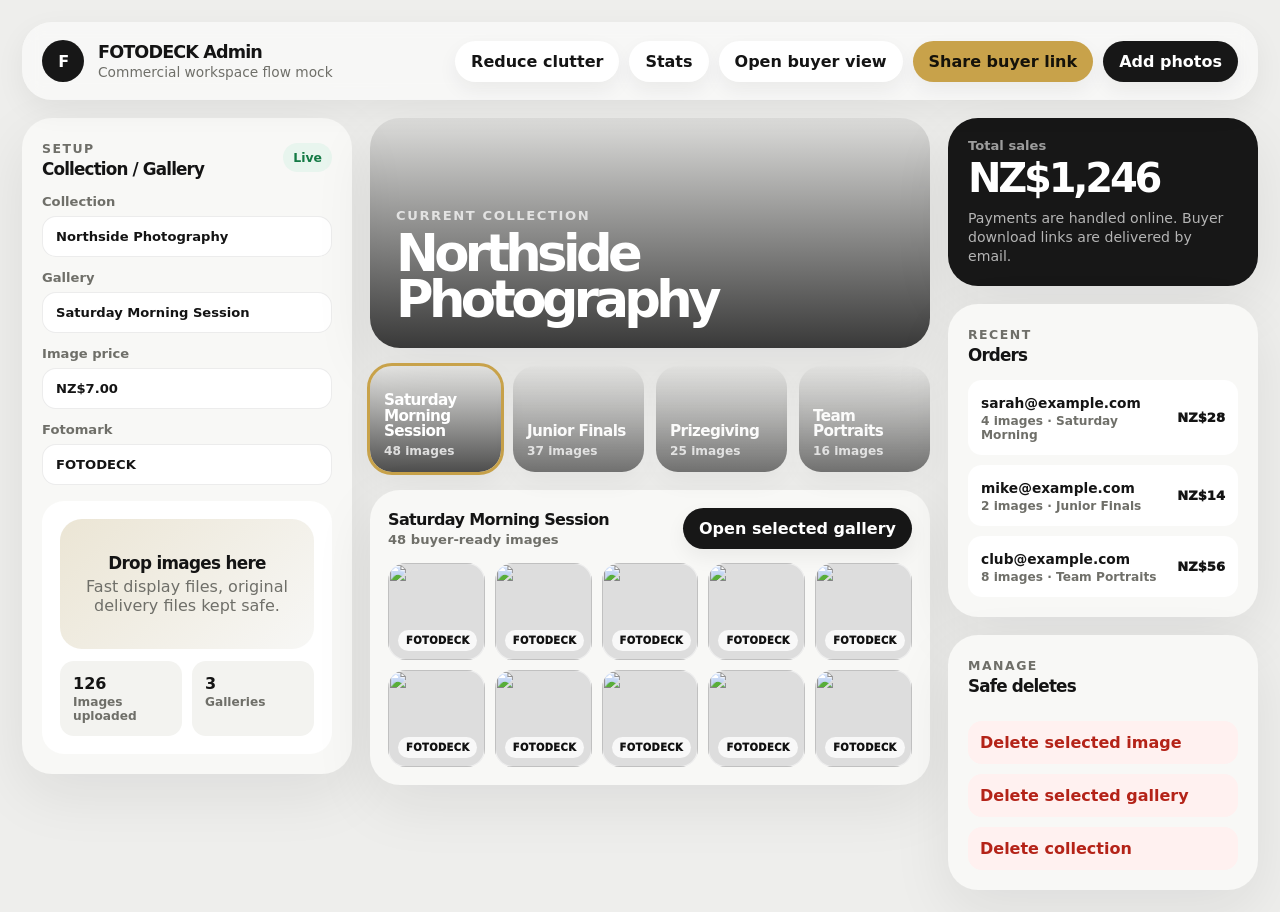
==== admin-demo.html @ 2e9ea560 "Add locked commercial admin demo page" ====
<!DOCTYPE html>
<html lang="en">
<head>
  <meta charset="UTF-8">
  <meta name="viewport" content="width=device-width, initial-scale=1.0">
  <title>FOTODECK Admin Flow Mock</title>
  <style>
    :root {
      --page: #eeeeec;
      --panel: #f8f8f6;
      --panel-soft: #ffffff;
      --ink: #141414;
      --muted: #6f6f69;
      --line: rgba(20, 20, 20, 0.08);
      --dark: #171717;
      --gold: #c8a24a;
      --danger: #b42318;
      --good: #147a45;
      --radius-lg: 30px;
      --radius-md: 22px;
      --radius-sm: 14px;
      --shadow: 0 20px 60px rgba(20, 20, 20, 0.08);
      --shadow-soft: 0 10px 30px rgba(20, 20, 20, 0.06);
    }

    * {
      box-sizing: border-box;
    }

    body {
      margin: 0;
      min-height: 100vh;
      background: var(--page);
      color: var(--ink);
      font-family: Inter, ui-sans-serif, system-ui, -apple-system, BlinkMacSystemFont, "Segoe UI", sans-serif;
    }

    button,
    input {
      font: inherit;
    }

    button {
      cursor: pointer;
    }

    .page {
      min-height: 100vh;
      padding: 22px;
    }

    .shell {
      max-width: 1440px;
      margin: 0 auto;
      display: grid;
      gap: 18px;
    }

    .topbar {
      display: flex;
      align-items: center;
      justify-content: space-between;
      gap: 18px;
      padding: 18px 20px;
      border-radius: var(--radius-lg);
      background: rgba(255, 255, 255, 0.55);
      box-shadow: var(--shadow-soft);
      backdrop-filter: blur(10px);
    }

    .brand {
      display: flex;
      align-items: center;
      gap: 14px;
    }

    .brand-mark {
      width: 42px;
      height: 42px;
      display: grid;
      place-items: center;
      border-radius: 50%;
      background: var(--dark);
      color: #ffffff;
      font-weight: 900;
      letter-spacing: -0.08em;
    }

    .brand strong {
      display: block;
      font-size: 1.1rem;
      letter-spacing: -0.05em;
    }

    .brand span {
      display: block;
      margin-top: 2px;
      color: var(--muted);
      font-size: 0.86rem;
    }

    .top-actions {
      display: flex;
      gap: 10px;
      flex-wrap: wrap;
      justify-content: flex-end;
    }

    .button {
      border: 0;
      border-radius: 999px;
      padding: 11px 16px;
      background: var(--panel-soft);
      color: var(--ink);
      font-weight: 800;
      box-shadow: 0 8px 20px rgba(20, 20, 20, 0.06);
    }

    .button.dark {
      background: var(--dark);
      color: #ffffff;
    }

    .button.gold {
      background: var(--gold);
      color: #15120a;
    }

    .button.danger {
      background: #fff1f0;
      color: var(--danger);
    }

    .layout {
      display: grid;
      grid-template-columns: 330px minmax(0, 1fr) 310px;
      gap: 18px;
      align-items: start;
    }

    .panel {
      border-radius: var(--radius-lg);
      background: var(--panel);
      box-shadow: var(--shadow);
      padding: 20px;
    }

    .panel-title {
      margin: 0 0 16px;
      display: flex;
      align-items: center;
      justify-content: space-between;
      gap: 12px;
    }

    .panel-title span {
      color: var(--muted);
      font-size: 0.78rem;
      font-weight: 900;
      text-transform: uppercase;
      letter-spacing: 0.12em;
    }

    .panel-title h2 {
      margin: 4px 0 0;
      font-size: 1.05rem;
      line-height: 1;
      letter-spacing: -0.05em;
    }

    .status-pill {
      display: inline-flex;
      align-items: center;
      border-radius: 999px;
      padding: 7px 10px;
      background: #e8f5ee;
      color: var(--good);
      font-size: 0.78rem;
      font-weight: 900;
    }

    .form-stack {
      display: grid;
      gap: 13px;
    }

    label {
      display: grid;
      gap: 7px;
      color: var(--muted);
      font-size: 0.82rem;
      font-weight: 850;
    }

    input {
      width: 100%;
      border: 0;
      border-radius: var(--radius-sm);
      background: #ffffff;
      color: var(--ink);
      padding: 13px 14px;
      outline: none;
      box-shadow: inset 0 0 0 1px var(--line);
    }

    input:focus {
      box-shadow: inset 0 0 0 2px rgba(200, 162, 74, 0.7);
    }

    .upload-card {
      margin-top: 16px;
      padding: 18px;
      border-radius: var(--radius-md);
      background: #ffffff;
      display: grid;
      gap: 12px;
    }

    .upload-drop {
      min-height: 130px;
      display: grid;
      place-items: center;
      text-align: center;
      border-radius: var(--radius-md);
      background:
        linear-gradient(135deg, rgba(200, 162, 74, 0.16), rgba(255, 255, 255, 0.4)),
        #f2f2ef;
      color: var(--muted);
      padding: 18px;
    }

    .upload-drop strong {
      display: block;
      color: var(--ink);
      font-size: 1.05rem;
      letter-spacing: -0.04em;
      margin-bottom: 4px;
    }

    .upload-meta {
      display: grid;
      grid-template-columns: repeat(2, 1fr);
      gap: 10px;
    }

    .mini-stat {
      padding: 13px;
      border-radius: var(--radius-sm);
      background: #f3f3f0;
    }

    .mini-stat strong {
      display: block;
      font-size: 1rem;
    }

    .mini-stat span {
      display: block;
      margin-top: 2px;
      color: var(--muted);
      font-size: 0.76rem;
      font-weight: 800;
    }

    .main {
      display: grid;
      gap: 18px;
    }

    .hero-card {
      min-height: 230px;
      display: grid;
      align-content: end;
      border-radius: var(--radius-lg);
      padding: 26px;
      color: #ffffff;
      box-shadow: var(--shadow);
      background:
        linear-gradient(180deg, rgba(17, 17, 17, 0.08), rgba(17, 17, 17, 0.82)),
        var(--hero) center/cover;
      overflow: hidden;
    }

    .hero-card p {
      margin: 0 0 7px;
      font-size: 0.82rem;
      text-transform: uppercase;
      letter-spacing: 0.12em;
      font-weight: 900;
      color: rgba(255, 255, 255, 0.72);
    }

    .hero-card h1 {
      max-width: 640px;
      margin: 0;
      font-size: clamp(2.2rem, 4vw, 4.4rem);
      line-height: 0.9;
      letter-spacing: -0.09em;
    }

    .gallery-strip {
      display: grid;
      grid-template-columns: repeat(4, 1fr);
      gap: 12px;
    }

    .gallery-tile {
      min-height: 106px;
      border: 0;
      border-radius: var(--radius-md);
      padding: 14px;
      display: grid;
      align-content: end;
      text-align: left;
      color: #ffffff;
      box-shadow: var(--shadow-soft);
      overflow: hidden;
      background:
        linear-gradient(180deg, rgba(17, 17, 17, 0.02), rgba(17, 17, 17, 0.72)),
        var(--image) center/cover;
      opacity: 0.78;
    }

    .gallery-tile.active {
      opacity: 1;
      outline: 3px solid var(--gold);
    }

    .gallery-tile strong {
      font-size: 0.95rem;
      line-height: 1;
      letter-spacing: -0.04em;
    }

    .gallery-tile span {
      margin-top: 5px;
      font-size: 0.76rem;
      font-weight: 850;
      color: rgba(255, 255, 255, 0.78);
    }

    .images-panel {
      border-radius: var(--radius-lg);
      background: var(--panel);
      box-shadow: var(--shadow);
      padding: 18px;
    }

    .images-head {
      display: flex;
      align-items: center;
      justify-content: space-between;
      gap: 14px;
      margin-bottom: 14px;
    }

    .images-head h2 {
      margin: 0;
      font-size: 1rem;
      letter-spacing: -0.04em;
    }

    .images-head span {
      color: var(--muted);
      font-size: 0.82rem;
      font-weight: 800;
    }

    .image-grid {
      display: grid;
      grid-template-columns: repeat(5, 1fr);
      gap: 10px;
    }

    .image-card {
      position: relative;
      overflow: hidden;
      aspect-ratio: 1 / 1;
      border: 0;
      border-radius: 18px;
      background: #ddd;
      padding: 0;
      box-shadow: inset 0 0 0 1px rgba(255, 255, 255, 0.5);
    }

    .image-card.selected {
      outline: 4px solid var(--gold);
    }

    .image-card img {
      width: 100%;
      height: 100%;
      object-fit: cover;
      display: block;
    }

    .image-card::after {
      content: "FOTODECK";
      position: absolute;
      left: 10px;
      bottom: 9px;
      padding: 5px 8px;
      border-radius: 999px;
      background: rgba(255, 255, 255, 0.8);
      color: #111111;
      font-size: 0.62rem;
      font-weight: 950;
      letter-spacing: 0.04em;
    }

    .side-stack {
      display: grid;
      gap: 18px;
    }

    .money-card {
      border-radius: var(--radius-lg);
      background: var(--dark);
      color: #ffffff;
      padding: 20px;
      box-shadow: var(--shadow);
    }

    .money-card span {
      display: block;
      color: rgba(255, 255, 255, 0.58);
      font-size: 0.82rem;
      font-weight: 850;
      margin-bottom: 6px;
    }

    .money-card strong {
      display: block;
      font-size: 2.5rem;
      line-height: 0.95;
      letter-spacing: -0.08em;
    }

    .money-card p {
      margin: 12px 0 0;
      color: rgba(255, 255, 255, 0.68);
      font-size: 0.88rem;
      line-height: 1.35;
    }

    .order-list {
      display: grid;
      gap: 10px;
    }

    .order-row {
      display: grid;
      grid-template-columns: 1fr auto;
      gap: 12px;
      align-items: center;
      padding: 13px;
      border-radius: var(--radius-sm);
      background: #ffffff;
    }

    .order-row strong {
      font-size: 0.86rem;
    }

    .order-row span {
      display: block;
      margin-top: 2px;
      color: var(--muted);
      font-size: 0.76rem;
      font-weight: 800;
    }

    .order-row em {
      font-style: normal;
      font-size: 0.82rem;
      font-weight: 950;
    }

    .danger-zone {
      display: grid;
      gap: 10px;
    }

    .danger-button {
      border: 0;
      border-radius: var(--radius-sm);
      padding: 12px;
      background: #fff1f0;
      color: var(--danger);
      font-weight: 900;
      text-align: left;
    }

    .drawer {
      position: fixed;
      inset: 0;
      display: none;
      background: rgba(20, 20, 20, 0.22);
      z-index: 20;
    }

    .drawer.open {
      display: block;
    }

    .drawer-panel {
      position: absolute;
      top: 18px;
      right: 18px;
      bottom: 18px;
      width: min(440px, calc(100vw - 36px));
      overflow: auto;
      border-radius: var(--radius-lg);
      background: var(--panel);
      box-shadow: 0 30px 90px rgba(0, 0, 0, 0.2);
      padding: 20px;
    }

    .buyer {
      display: none;
      min-height: calc(100vh - 44px);
      border-radius: var(--radius-lg);
      background: var(--panel);
      box-shadow: var(--shadow);
      overflow: hidden;
    }

    .buyer.open {
      display: grid;
      grid-template-columns: minmax(0, 1fr) 360px;
    }

    .buyer-main {
      padding: 22px;
    }

    .buyer-head {
      min-height: 190px;
      display: grid;
      align-content: end;
      border-radius: var(--radius-lg);
      padding: 24px;
      color: #ffffff;
      background:
        linear-gradient(180deg, rgba(17, 17, 17, 0.08), rgba(17, 17, 17, 0.82)),
        var(--hero) center/cover;
      margin-bottom: 18px;
    }

    .buyer-head h1 {
      margin: 0;
      font-size: 3rem;
      line-height: 0.92;
      letter-spacing: -0.08em;
    }

    .buyer-cart {
      background: #ffffff;
      padding: 22px;
      display: grid;
      gap: 14px;
    }

    .cart-line {
      display: flex;
      align-items: center;
      justify-content: space-between;
      gap: 12px;
      padding: 12px;
      border-radius: var(--radius-sm);
      background: #f3f3f0;
      font-weight: 850;
    }

    .notice {
      padding: 14px;
      border-radius: var(--radius-sm);
      background: #fff1f0;
      color: #991b1b;
      font-size: 0.86rem;
      line-height: 1.4;
      font-weight: 850;
    }

    .hidden-when-simple.simple {
      display: none;
    }

    @media (max-width: 1100px) {
      .layout {
        grid-template-columns: 1fr;
      }

      .gallery-strip {
        grid-template-columns: repeat(2, 1fr);
      }

      .image-grid {
        grid-template-columns: repeat(3, 1fr);
      }

      .buyer.open {
        grid-template-columns: 1fr;
      }
    }

    @media (max-width: 640px) {
      .page {
        padding: 12px;
      }

      .topbar {
        align-items: flex-start;
        flex-direction: column;
      }

      .top-actions {
        width: 100%;
        justify-content: flex-start;
      }

      .gallery-strip,
      .image-grid {
        grid-template-columns: repeat(2, 1fr);
      }

      .hero-card h1,
      .buyer-head h1 {
        font-size: 2.7rem;
      }
    }
  </style>
</head>
<body>
  <main class="page">
    <section class="shell" id="adminScreen">
      <header class="topbar">
        <div class="brand">
          <div class="brand-mark">F</div>
          <div>
            <strong>FOTODECK Admin</strong>
            <span id="statusText">Commercial workspace flow mock</span>
          </div>
        </div>

        <div class="top-actions">
          <button class="button" onclick="toggleSimple()">Reduce clutter</button>
          <button class="button" onclick="openStats()">Stats</button>
          <button class="button" onclick="openBuyer()">Open buyer view</button>
          <button class="button gold" onclick="setStatus('Buyer link copied')">Share buyer link</button>
          <button class="button dark" onclick="setStatus('Images added to current gallery')">Add photos</button>
        </div>
      </header>

      <section class="layout">
        <aside class="panel">
          <div class="panel-title">
            <div>
              <span>Setup</span>
              <h2>Collection / Gallery</h2>
            </div>
            <div class="status-pill">Live</div>
          </div>

          <div class="form-stack">
            <label>
              Collection
              <input id="collectionInput" type="text" value="Northside Photography" oninput="syncNames()">
            </label>

            <label>
              Gallery
              <input id="galleryInput" type="text" value="Saturday Morning Session" oninput="syncNames()">
            </label>

            <label>
              Image price
              <input id="priceInput" type="text" value="NZ$7.00" oninput="syncPrice()">
            </label>

            <label class="hidden-when-simple">
              Fotomark
              <input type="text" value="FOTODECK">
            </label>
          </div>

          <div class="upload-card">
            <div class="upload-drop" onclick="setStatus('Upload area clicked')">
              <div>
                <strong>Drop images here</strong>
                <span>Fast display files, original delivery files kept safe.</span>
              </div>
            </div>

            <div class="upload-meta hidden-when-simple">
              <div class="mini-stat">
                <strong id="imageCount">126</strong>
                <span>Images uploaded</span>
              </div>

              <div class="mini-stat">
                <strong>3</strong>
                <span>Galleries</span>
              </div>
            </div>
          </div>
        </aside>

        <section class="main">
          <section class="hero-card" id="heroCard" style="--hero: url('https://images.unsplash.com/photo-1516035069371-29a1b244cc32?auto=format&fit=crop&w=1600&q=80')">
            <p>Current Collection</p>
            <h1 id="collectionTitle">Northside Photography</h1>
          </section>

          <section class="gallery-strip">
            <button class="gallery-tile active" onclick="selectGallery(this, 'Saturday Morning Session', 48, 'https://images.unsplash.com/photo-1516035069371-29a1b244cc32?auto=format&fit=crop&w=1600&q=80')" style="--image: url('https://images.unsplash.com/photo-1516035069371-29a1b244cc32?auto=format&fit=crop&w=700&q=80')">
              <strong>Saturday Morning Session</strong>
              <span>48 images</span>
            </button>

            <button class="gallery-tile" onclick="selectGallery(this, 'Junior Finals', 37, 'https://images.unsplash.com/photo-1500530855697-b586d89ba3ee?auto=format&fit=crop&w=1600&q=80')" style="--image: url('https://images.unsplash.com/photo-1500530855697-b586d89ba3ee?auto=format&fit=crop&w=700&q=80')">
              <strong>Junior Finals</strong>
              <span>37 images</span>
            </button>

            <button class="gallery-tile" onclick="selectGallery(this, 'Prizegiving', 25, 'https://images.unsplash.com/photo-1520975682031-a577f7f67f29?auto=format&fit=crop&w=1600&q=80')" style="--image: url('https://images.unsplash.com/photo-1520975682031-a577f7f67f29?auto=format&fit=crop&w=700&q=80')">
              <strong>Prizegiving</strong>
              <span>25 images</span>
            </button>

            <button class="gallery-tile" onclick="selectGallery(this, 'Team Portraits', 16, 'https://images.unsplash.com/photo-1492691527719-9d1e07e534b4?auto=format&fit=crop&w=1600&q=80')" style="--image: url('https://images.unsplash.com/photo-1492691527719-9d1e07e534b4?auto=format&fit=crop&w=700&q=80')">
              <strong>Team Portraits</strong>
              <span>16 images</span>
            </button>
          </section>

          <section class="images-panel">
            <div class="images-head">
              <div>
                <h2 id="galleryTitle">Saturday Morning Session</h2>
                <span id="galleryMeta">48 buyer-ready images</span>
              </div>

              <button class="button dark" onclick="openBuyer()">Open selected gallery</button>
            </div>

            <div class="image-grid" id="adminImageGrid"></div>
          </section>
        </section>

        <aside class="side-stack">
          <section class="money-card">
            <span>Total sales</span>
            <strong>NZ$1,246</strong>
            <p>Payments are handled online. Buyer download links are delivered by email.</p>
          </section>

          <section class="panel hidden-when-simple">
            <div class="panel-title">
              <div>
                <span>Recent</span>
                <h2>Orders</h2>
              </div>
            </div>

            <div class="order-list">
              <div class="order-row">
                <div>
                  <strong>sarah@example.com</strong>
                  <span>4 images · Saturday Morning</span>
                </div>
                <em>NZ$28</em>
              </div>

              <div class="order-row">
                <div>
                  <strong>mike@example.com</strong>
                  <span>2 images · Junior Finals</span>
                </div>
                <em>NZ$14</em>
              </div>

              <div class="order-row">
                <div>
                  <strong>club@example.com</strong>
                  <span>8 images · Team Portraits</span>
                </div>
                <em>NZ$56</em>
              </div>
            </div>
          </section>

          <section class="panel danger-zone hidden-when-simple">
            <div class="panel-title">
              <div>
                <span>Manage</span>
                <h2>Safe deletes</h2>
              </div>
            </div>

            <button class="danger-button" onclick="confirmAction('Delete selected image')">Delete selected image</button>
            <button class="danger-button" onclick="confirmAction('Delete selected gallery')">Delete selected gallery</button>
            <button class="danger-button" onclick="confirmAction('Delete collection')">Delete collection</button>
          </section>
        </aside>
      </section>
    </section>

    <section class="buyer" id="buyerScreen">
      <section class="buyer-main">
        <button class="button" onclick="closeBuyer()">Back to admin</button>

        <section class="buyer-head" id="buyerHero" style="--hero: url('https://images.unsplash.com/photo-1516035069371-29a1b244cc32?auto=format&fit=crop&w=1600&q=80')">
          <p>FOTODECK Buyer View</p>
          <h1 id="buyerGalleryTitle">Saturday Morning Session</h1>
        </section>

        <section class="image-grid" id="buyerImageGrid"></section>
      </section>

      <aside class="buyer-cart">
        <div class="panel-title">
          <div>
            <span>Checkout</span>
            <h2>Selected Images</h2>
          </div>
        </div>

        <div id="cartLines"></div>

        <div class="cart-line">
          <span>Total</span>
          <strong id="cartTotal">NZ$0</strong>
        </div>

        <label>
          Buyer email
          <input type="email" value="buyer@example.com">
        </label>

        <button class="button dark" onclick="checkout()">Pay by card</button>

        <div class="notice">
          After payment, FOTODECK emails the buyer their download links.
        </div>
      </aside>
    </section>
  </main>

  <div class="drawer" id="statsDrawer">
    <section class="drawer-panel">
      <div class="panel-title">
        <div>
          <span>Stats</span>
          <h2>Sales snapshot</h2>
        </div>

        <button class="button" onclick="closeStats()">Close</button>
      </div>

      <div class="money-card">
        <span>Total sales</span>
        <strong>NZ$1,246</strong>
        <p>178 images sold across 14 orders.</p>
      </div>

      <br>

      <div class="order-list">
        <div class="order-row">
          <div>
            <strong>Northside Photography</strong>
            <span>Saturday Morning Session</span>
          </div>
          <em>NZ$672</em>
        </div>

        <div class="order-row">
          <div>
            <strong>Northside Photography</strong>
            <span>Junior Finals</span>
          </div>
          <em>NZ$364</em>
        </div>

        <div class="order-row">
          <div>
            <strong>Northside Photography</strong>
            <span>Team Portraits</span>
          </div>
          <em>NZ$210</em>
        </div>
      </div>
    </section>
  </div>

  <script>
    const imageUrls = [
      "https://images.unsplash.com/photo-1500530855697-b586d89ba3ee?auto=format&fit=crop&w=500&q=80",
      "https://images.unsplash.com/photo-1516035069371-29a1b244cc32?auto=format&fit=crop&w=500&q=80",
      "https://images.unsplash.com/photo-1492691527719-9d1e07e534b4?auto=format&fit=crop&w=500&q=80",
      "https://images.unsplash.com/photo-1520975682031-a577f7f67f29?auto=format&fit=crop&w=500&q=80",
      "https://images.unsplash.com/photo-1471341971476-ae15ff5dd4ea?auto=format&fit=crop&w=500&q=80",
      "https://images.unsplash.com/photo-1480365501497-199581be0e66?auto=format&fit=crop&w=500&q=80",
      "https://images.unsplash.com/photo-1500534314209-a25ddb2bd429?auto=format&fit=crop&w=500&q=80",
      "https://images.unsplash.com/photo-1518791841217-8f162f1e1131?auto=format&fit=crop&w=500&q=80",
      "https://images.unsplash.com/photo-1526512340740-9217d0159da9?auto=format&fit=crop&w=500&q=80",
      "https://images.unsplash.com/photo-1506744038136-46273834b3fb?auto=format&fit=crop&w=500&q=80"
    ]

    let selectedImages = []
    let price = 7

    function makeImageCard(url, index, mode) {
      const button = document.createElement("button")
      button.className = "image-card"
      button.innerHTML = `<img src="${url}" alt="">`
      button.onclick = function () {
        if (mode === "buyer") {
          toggleBuyerImage(index, button)
        } else {
          button.classList.toggle("selected")
          setStatus(`Image ${index + 1} selected in admin`)
        }
      }
      return button
    }

    function renderImages() {
      const adminGrid = document.getElementById("adminImageGrid")
      const buyerGrid = document.getElementById("buyerImageGrid")
      adminGrid.innerHTML = ""
      buyerGrid.innerHTML = ""

      imageUrls.forEach((url, index) => {
        adminGrid.appendChild(makeImageCard(url, index, "admin"))
        buyerGrid.appendChild(makeImageCard(url, index, "buyer"))
      })
    }

    function toggleBuyerImage(index, button) {
      if (selectedImages.includes(index)) {
        selectedImages = selectedImages.filter((item) => item !== index)
        button.classList.remove("selected")
      } else {
        selectedImages.push(index)
        button.classList.add("selected")
      }

      renderCart()
    }

    function renderCart() {
      const cartLines = document.getElementById("cartLines")
      const cartTotal = document.getElementById("cartTotal")

      cartLines.innerHTML = ""

      if (selectedImages.length === 0) {
        cartLines.innerHTML = `<div class="cart-line"><span>No images selected</span><strong>—</strong></div>`
      }

      selectedImages.forEach((index) => {
        const line = document.createElement("div")
        line.className = "cart-line"
        line.innerHTML = `<span>Image ${index + 1}</span><strong>NZ$${price}</strong>`
        cartLines.appendChild(line)
      })

      cartTotal.textContent = `NZ$${selectedImages.length * price}`
    }

    function selectGallery(button, name, count, heroUrl) {
      document.querySelectorAll(".gallery-tile").forEach((tile) => tile.classList.remove("active"))
      button.classList.add("active")

      document.getElementById("galleryInput").value = name
      document.getElementById("galleryTitle").textContent = name
      document.getElementById("galleryMeta").textContent = `${count} buyer-ready images`
      document.getElementById("imageCount").textContent = count
      document.getElementById("heroCard").style.setProperty("--hero", `url('${heroUrl}')`)
      document.getElementById("buyerHero").style.setProperty("--hero", `url('${heroUrl}')`)
      document.getElementById("buyerGalleryTitle").textContent = name

      selectedImages = []
      renderCart()
      renderImages()
      setStatus(`Selected ${name}`)
    }

    function syncNames() {
      const collection = document.getElementById("collectionInput").value || "Collection"
      const gallery = document.getElementById("galleryInput").value || "Gallery"

      document.getElementById("collectionTitle").textContent = collection
      document.getElementById("galleryTitle").textContent = gallery
      document.getElementById("buyerGalleryTitle").textContent = gallery
      setStatus("Names updated")
    }

    function syncPrice() {
      const raw = document.getElementById("priceInput").value
      const number = Number(String(raw).replace(/[^0-9.]/g, ""))
      price = Number.isFinite(number) && number > 0 ? number : 7
      renderCart()
      setStatus(`Price set to NZ$${price}`)
    }

    function openBuyer() {
      document.getElementById("adminScreen").style.display = "none"
      document.getElementById("buyerScreen").classList.add("open")
      selectedImages = []
      renderImages()
      renderCart()
    }

    function closeBuyer() {
      document.getElementById("buyerScreen").classList.remove("open")
      document.getElementById("adminScreen").style.display = "grid"
      setStatus("Returned from buyer view")
    }

    function openStats() {
      document.getElementById("statsDrawer").classList.add("open")
    }

    function closeStats() {
      document.getElementById("statsDrawer").classList.remove("open")
    }

    function toggleSimple() {
      document.querySelectorAll(".hidden-when-simple").forEach((item) => {
        item.classList.toggle("simple")
      })

      setStatus("Clutter view toggled")
    }

    function confirmAction(action) {
      const ok = window.confirm(`${action}?\n\nThis is only a mock confirmation.`)
      setStatus(ok ? `${action} confirmed` : `${action} cancelled`)
    }

    function checkout() {
      if (selectedImages.length === 0) {
        alert("Select at least one image first.")
        return
      }

      alert(`Mock checkout\n\n${selectedImages.length} image(s)\nTotal: NZ$${selectedImages.length * price}\n\nBuyer would now pay by card.`)
    }

    function setStatus(message) {
      document.getElementById("statusText").textContent = message
    }

    renderImages()
    renderCart()
  </script>
</body>
</html>
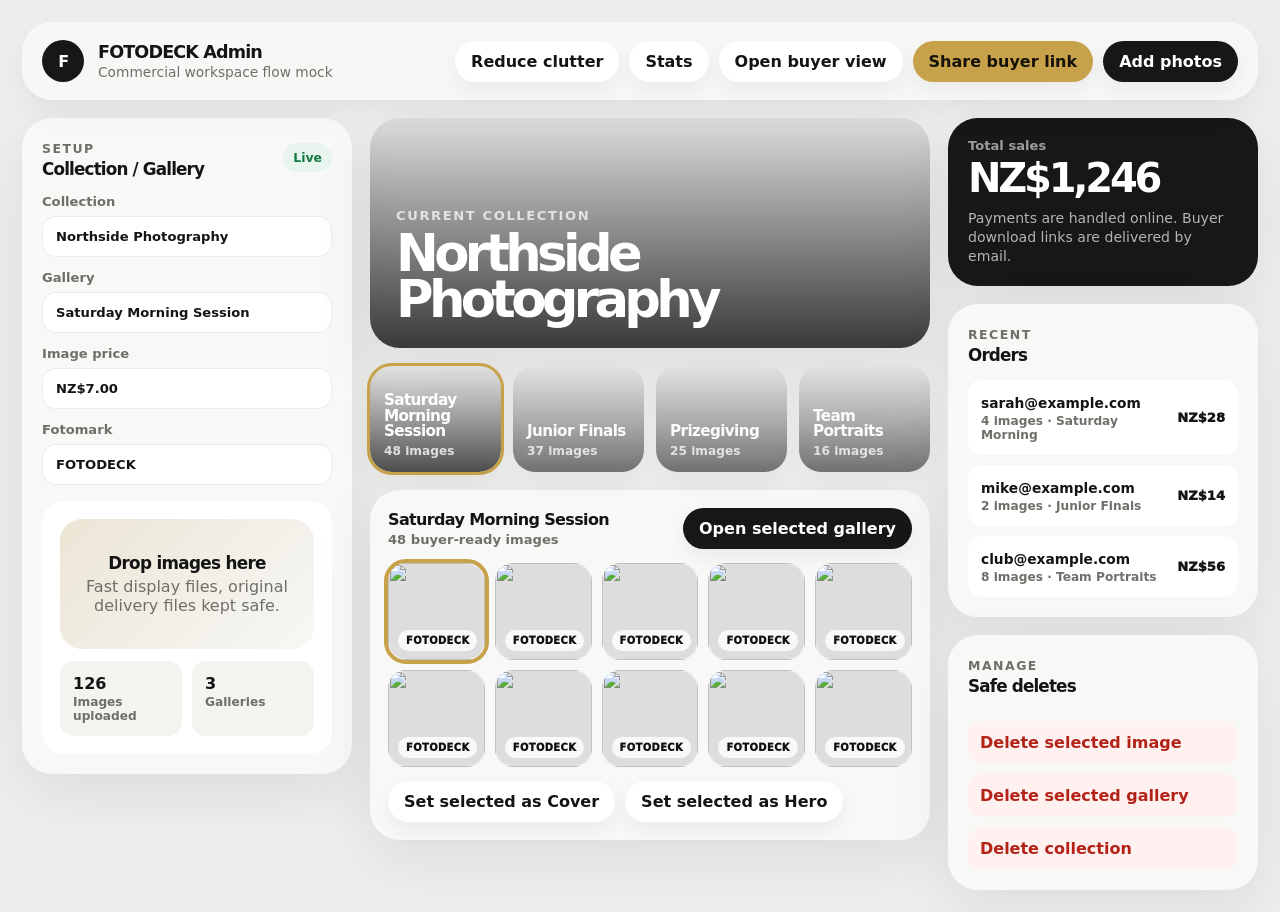
==== commit c7ebac7b: "Add cover and hero controls to admin demo" ====
--- a/admin-demo.html
+++ b/admin-demo.html
@@ -745,6 +745,11 @@
             </div>
 
             <div class="image-grid" id="adminImageGrid"></div>
+
+            <div style="display: flex; gap: 10px; flex-wrap: wrap; margin-top: 14px;">
+              <button class="button" onclick="setGalleryCoverFromSelected()">Set selected as Cover</button>
+              <button class="button" onclick="setGalleryHeroFromSelected()">Set selected as Hero</button>
+            </div>
           </section>
         </section>
 
@@ -909,21 +914,64 @@
     ]
 
     let selectedImages = []
+    let selectedAdminImageIndex = 0
+    let currentCoverImageUrl = ""
+    let currentHeroImageUrl = ""
     let price = 7
 
     function makeImageCard(url, index, mode) {
       const button = document.createElement("button")
       button.className = "image-card"
       button.innerHTML = `<img src="${url}" alt="">`
+      if (mode === "admin" && index === selectedAdminImageIndex) {
+        button.classList.add("selected")
+      }
       button.onclick = function () {
         if (mode === "buyer") {
           toggleBuyerImage(index, button)
         } else {
           button.classList.toggle("selected")
-          setStatus(`Image ${index + 1} selected in admin`)
+          setAdminImage(index, button)
         }
       }
       return button
+    }
+
+    function setAdminImage(index, button) {
+      selectedAdminImageIndex = index
+
+      document.querySelectorAll("#adminImageGrid .image-card").forEach((card) => {
+        card.classList.remove("selected")
+      })
+
+      if (button) {
+        button.classList.add("selected")
+      }
+
+      setStatus(`Image ${index + 1} selected in admin`)
+    }
+
+    function setGalleryCoverFromSelected() {
+      const selectedUrl = imageUrls[selectedAdminImageIndex] || imageUrls[0]
+
+      currentCoverImageUrl = selectedUrl
+
+      document.querySelectorAll(".gallery-tile.active").forEach((tile) => {
+        tile.style.setProperty("--image", `url('${selectedUrl}')`)
+      })
+
+      setStatus(`Image ${selectedAdminImageIndex + 1} set as Gallery Cover`)
+    }
+
+    function setGalleryHeroFromSelected() {
+      const selectedUrl = imageUrls[selectedAdminImageIndex] || imageUrls[0]
+
+      currentHeroImageUrl = selectedUrl
+
+      document.getElementById("heroCard").style.setProperty("--hero", `url('${selectedUrl}')`)
+      document.getElementById("buyerHero").style.setProperty("--hero", `url('${selectedUrl}')`)
+
+      setStatus(`Image ${selectedAdminImageIndex + 1} set as Gallery Hero`)
     }
 
     function renderImages() {
@@ -957,7 +1005,7 @@
       cartLines.innerHTML = ""
 
       if (selectedImages.length === 0) {
-        cartLines.innerHTML = `<div class="cart-line"><span>No images selected</span><strong>—</strong></div>`
+        cartLines.innerHTML = `<div class="cart-line"><span>No images selected</span><strong>ÃƒÂ¢Ã¢â€šÂ¬Ã¢â‚¬Â</strong></div>`
       }
 
       selectedImages.forEach((index) => {
@@ -1058,4 +1106,4 @@
     renderCart()
   </script>
 </body>
-</html>+</html>
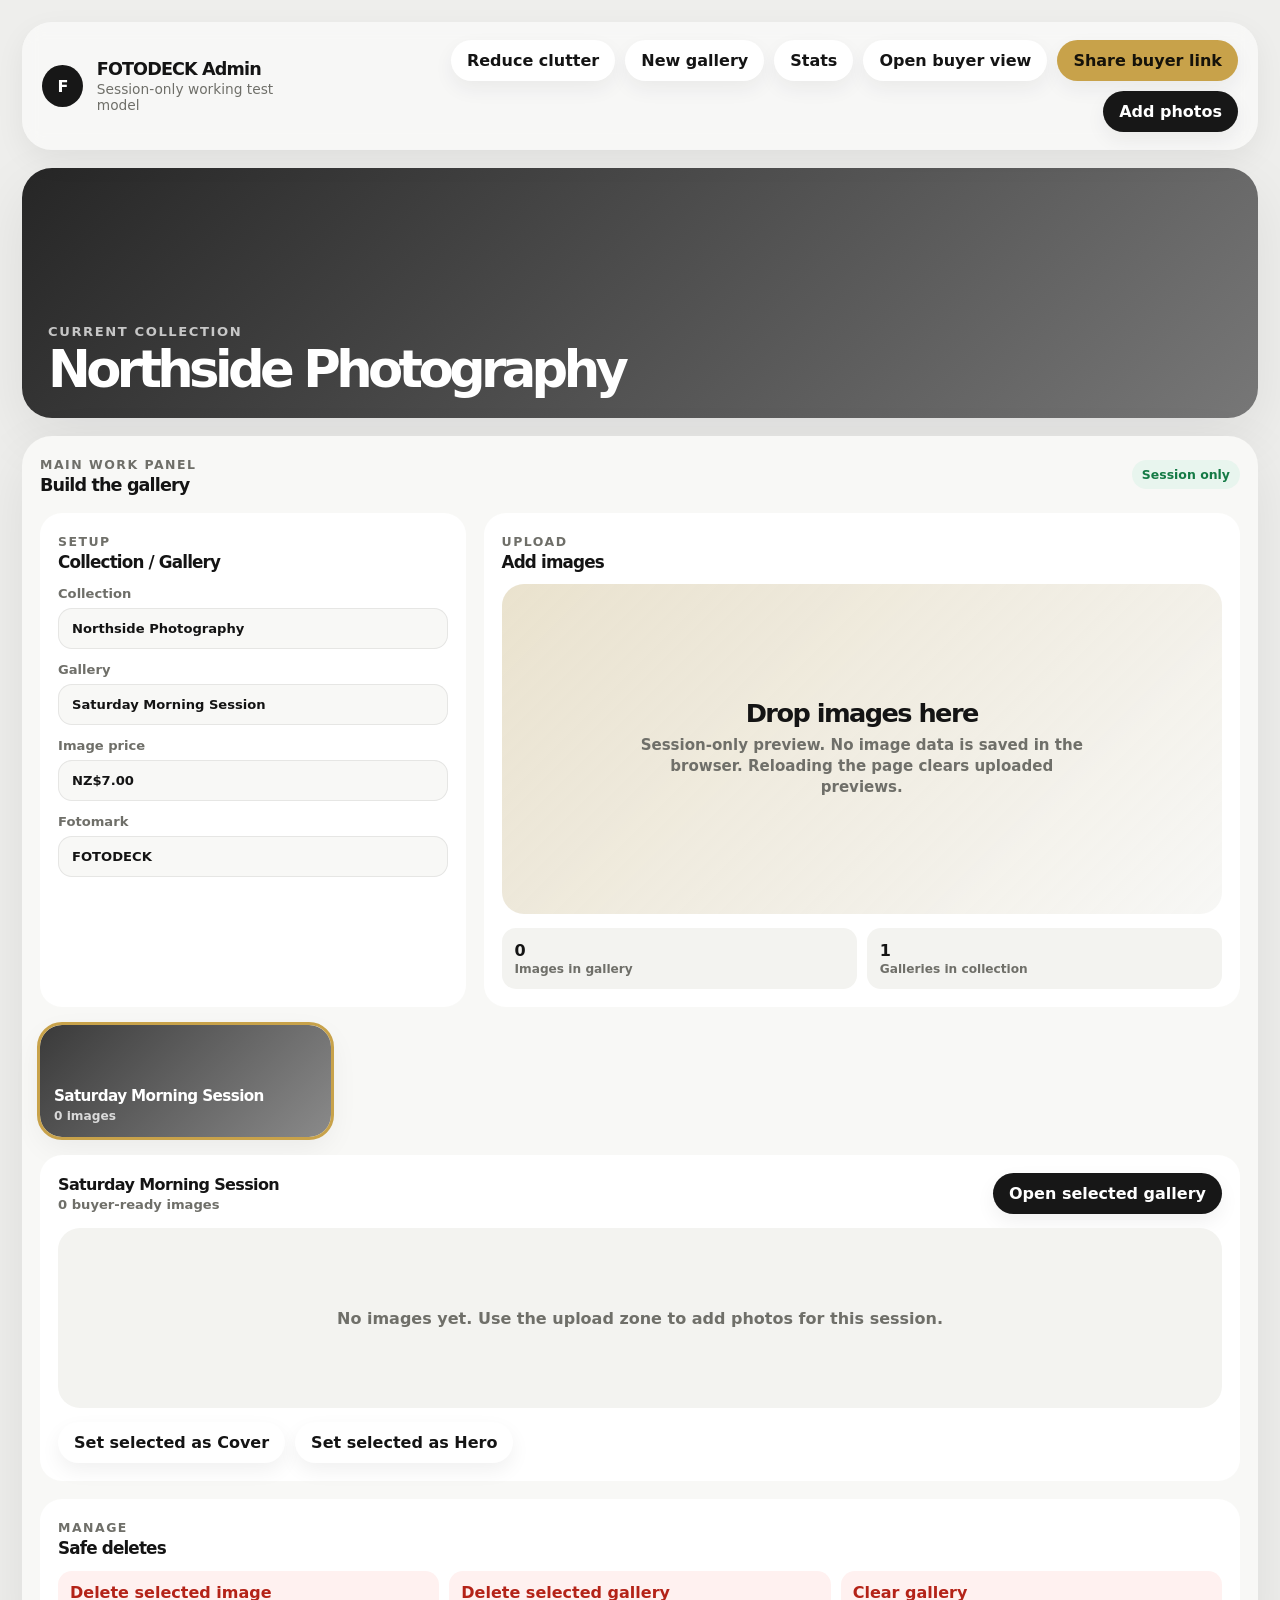
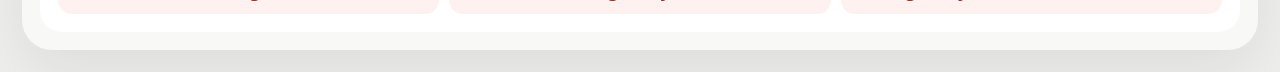
==== commit c60097db: "Set admin demo as tester baseline" ====
--- a/admin-demo.html
+++ b/admin-demo.html
@@ -3,7 +3,7 @@
 <head>
   <meta charset="UTF-8">
   <meta name="viewport" content="width=device-width, initial-scale=1.0">
-  <title>FOTODECK Admin Flow Mock</title>
+  <title>FOTODECK Admin Working Test Model</title>
   <style>
     :root {
       --page: #eeeeec;
@@ -133,27 +133,75 @@
 
     .layout {
       display: grid;
-      grid-template-columns: 330px minmax(0, 1fr) 310px;
+      grid-template-columns: minmax(0, 1fr);
       gap: 18px;
       align-items: start;
     }
 
-    .panel {
+    .main {
+      display: grid;
+      gap: 18px;
+    }
+
+    .hero-card {
+      min-height: 250px;
+      display: grid;
+      align-content: end;
+      border-radius: var(--radius-lg);
+      padding: 26px;
+      color: #ffffff;
+      box-shadow: var(--shadow);
+      background:
+        linear-gradient(180deg, rgba(17, 17, 17, 0.08), rgba(17, 17, 17, 0.82)),
+        var(--hero) center/cover;
+      overflow: hidden;
+    }
+
+    .hero-card.painted {
+      background:
+        linear-gradient(180deg, rgba(17, 17, 17, 0.08), rgba(17, 17, 17, 0.82)),
+        var(--hero) center/cover;
+    }
+
+    .hero-card.blank,
+    .buyer-head.blank {
+      background: linear-gradient(135deg, #262626, #777777);
+    }
+
+    .hero-card p {
+      margin: 0 0 7px;
+      font-size: 0.82rem;
+      text-transform: uppercase;
+      letter-spacing: 0.12em;
+      font-weight: 900;
+      color: rgba(255, 255, 255, 0.72);
+    }
+
+    .hero-card h1 {
+      max-width: 720px;
+      margin: 0;
+      font-size: clamp(2.2rem, 4vw, 4.4rem);
+      line-height: 0.9;
+      letter-spacing: -0.09em;
+    }
+
+    .workspace-panel {
       border-radius: var(--radius-lg);
       background: var(--panel);
       box-shadow: var(--shadow);
-      padding: 20px;
-    }
-
-    .panel-title {
-      margin: 0 0 16px;
+      padding: 18px;
+      display: grid;
+      gap: 18px;
+    }
+
+    .workspace-head {
       display: flex;
       align-items: center;
       justify-content: space-between;
-      gap: 12px;
-    }
-
-    .panel-title span {
+      gap: 14px;
+    }
+
+    .workspace-head span {
       color: var(--muted);
       font-size: 0.78rem;
       font-weight: 900;
@@ -161,9 +209,9 @@
       letter-spacing: 0.12em;
     }
 
-    .panel-title h2 {
+    .workspace-head h2 {
       margin: 4px 0 0;
-      font-size: 1.05rem;
+      font-size: 1.1rem;
       line-height: 1;
       letter-spacing: -0.05em;
     }
@@ -179,6 +227,89 @@
       font-weight: 900;
     }
 
+    .work-setup-grid {
+      display: grid;
+      grid-template-columns: minmax(270px, 0.72fr) minmax(420px, 1.28fr);
+      gap: 18px;
+      align-items: stretch;
+    }
+
+    .setup-card,
+    .upload-card,
+    .images-panel,
+    .danger-zone {
+      border-radius: var(--radius-md);
+      background: #ffffff;
+      padding: 18px;
+    }
+
+    .setup-card {
+      display: grid;
+      align-content: start;
+      gap: 16px;
+    }
+
+    .upload-card {
+      display: grid;
+      gap: 14px;
+      min-height: 100%;
+    }
+
+    .upload-drop {
+      min-height: 330px;
+      display: grid;
+      place-items: center;
+      text-align: center;
+      border-radius: var(--radius-md);
+      background:
+        linear-gradient(135deg, rgba(200, 162, 74, 0.20), rgba(255, 255, 255, 0.4)),
+        #f2f2ef;
+      color: var(--muted);
+      padding: 28px;
+      cursor: pointer;
+    }
+
+    .upload-drop strong {
+      display: block;
+      color: var(--ink);
+      font-size: clamp(1.45rem, 2vw, 2rem);
+      line-height: 1;
+      letter-spacing: -0.06em;
+      margin-bottom: 8px;
+    }
+
+    .upload-drop span {
+      display: block;
+      max-width: 460px;
+      margin: 0 auto;
+      font-size: 0.94rem;
+      line-height: 1.4;
+      font-weight: 800;
+    }
+
+    .panel-title {
+      margin: 0;
+      display: flex;
+      align-items: center;
+      justify-content: space-between;
+      gap: 12px;
+    }
+
+    .panel-title span {
+      color: var(--muted);
+      font-size: 0.78rem;
+      font-weight: 900;
+      text-transform: uppercase;
+      letter-spacing: 0.12em;
+    }
+
+    .panel-title h2 {
+      margin: 4px 0 0;
+      font-size: 1.05rem;
+      line-height: 1;
+      letter-spacing: -0.05em;
+    }
+
     .form-stack {
       display: grid;
       gap: 13px;
@@ -203,38 +334,12 @@
       box-shadow: inset 0 0 0 1px var(--line);
     }
 
+    .setup-card input {
+      background: #f8f8f6;
+    }
+
     input:focus {
       box-shadow: inset 0 0 0 2px rgba(200, 162, 74, 0.7);
-    }
-
-    .upload-card {
-      margin-top: 16px;
-      padding: 18px;
-      border-radius: var(--radius-md);
-      background: #ffffff;
-      display: grid;
-      gap: 12px;
-    }
-
-    .upload-drop {
-      min-height: 130px;
-      display: grid;
-      place-items: center;
-      text-align: center;
-      border-radius: var(--radius-md);
-      background:
-        linear-gradient(135deg, rgba(200, 162, 74, 0.16), rgba(255, 255, 255, 0.4)),
-        #f2f2ef;
-      color: var(--muted);
-      padding: 18px;
-    }
-
-    .upload-drop strong {
-      display: block;
-      color: var(--ink);
-      font-size: 1.05rem;
-      letter-spacing: -0.04em;
-      margin-bottom: 4px;
     }
 
     .upload-meta {
@@ -262,42 +367,6 @@
       font-weight: 800;
     }
 
-    .main {
-      display: grid;
-      gap: 18px;
-    }
-
-    .hero-card {
-      min-height: 230px;
-      display: grid;
-      align-content: end;
-      border-radius: var(--radius-lg);
-      padding: 26px;
-      color: #ffffff;
-      box-shadow: var(--shadow);
-      background:
-        linear-gradient(180deg, rgba(17, 17, 17, 0.08), rgba(17, 17, 17, 0.82)),
-        var(--hero) center/cover;
-      overflow: hidden;
-    }
-
-    .hero-card p {
-      margin: 0 0 7px;
-      font-size: 0.82rem;
-      text-transform: uppercase;
-      letter-spacing: 0.12em;
-      font-weight: 900;
-      color: rgba(255, 255, 255, 0.72);
-    }
-
-    .hero-card h1 {
-      max-width: 640px;
-      margin: 0;
-      font-size: clamp(2.2rem, 4vw, 4.4rem);
-      line-height: 0.9;
-      letter-spacing: -0.09em;
-    }
-
     .gallery-strip {
       display: grid;
       grid-template-columns: repeat(4, 1fr);
@@ -305,7 +374,7 @@
     }
 
     .gallery-tile {
-      min-height: 106px;
+      min-height: 112px;
       border: 0;
       border-radius: var(--radius-md);
       padding: 14px;
@@ -321,6 +390,10 @@
       opacity: 0.78;
     }
 
+    .gallery-tile.blank {
+      background: linear-gradient(135deg, #3a3a3a, #8a8a8a);
+    }
+
     .gallery-tile.active {
       opacity: 1;
       outline: 3px solid var(--gold);
@@ -340,10 +413,8 @@
     }
 
     .images-panel {
-      border-radius: var(--radius-lg);
-      background: var(--panel);
-      box-shadow: var(--shadow);
-      padding: 18px;
+      display: grid;
+      gap: 14px;
     }
 
     .images-head {
@@ -351,7 +422,6 @@
       align-items: center;
       justify-content: space-between;
       gap: 14px;
-      margin-bottom: 14px;
     }
 
     .images-head h2 {
@@ -385,6 +455,33 @@
 
     .image-card.selected {
       outline: 4px solid var(--gold);
+    }
+
+    .image-card.cover::before,
+    .image-card.hero::before {
+      position: absolute;
+      top: 9px;
+      right: 9px;
+      z-index: 2;
+      padding: 5px 8px;
+      border-radius: 999px;
+      background: var(--gold);
+      color: #15120a;
+      font-size: 0.62rem;
+      font-weight: 950;
+      letter-spacing: 0.04em;
+    }
+
+    .image-card.cover::before {
+      content: "COVER";
+    }
+
+    .image-card.hero::before {
+      content: "HERO";
+    }
+
+    .image-card.cover.hero::before {
+      content: "COVER + HERO";
     }
 
     .image-card img {
@@ -408,76 +505,32 @@
       letter-spacing: 0.04em;
     }
 
-    .side-stack {
-      display: grid;
-      gap: 18px;
-    }
-
-    .money-card {
-      border-radius: var(--radius-lg);
-      background: var(--dark);
-      color: #ffffff;
-      padding: 20px;
-      box-shadow: var(--shadow);
-    }
-
-    .money-card span {
-      display: block;
-      color: rgba(255, 255, 255, 0.58);
-      font-size: 0.82rem;
+    .empty-grid {
+      min-height: 180px;
+      border-radius: var(--radius-md);
+      display: grid;
+      place-items: center;
+      text-align: center;
+      background: #f3f3f0;
+      color: var(--muted);
+      padding: 22px;
       font-weight: 850;
-      margin-bottom: 6px;
-    }
-
-    .money-card strong {
-      display: block;
-      font-size: 2.5rem;
-      line-height: 0.95;
-      letter-spacing: -0.08em;
-    }
-
-    .money-card p {
-      margin: 12px 0 0;
-      color: rgba(255, 255, 255, 0.68);
-      font-size: 0.88rem;
-      line-height: 1.35;
-    }
-
-    .order-list {
-      display: grid;
+    }
+
+    .image-actions {
+      display: flex;
       gap: 10px;
-    }
-
-    .order-row {
-      display: grid;
-      grid-template-columns: 1fr auto;
-      gap: 12px;
-      align-items: center;
-      padding: 13px;
-      border-radius: var(--radius-sm);
-      background: #ffffff;
-    }
-
-    .order-row strong {
-      font-size: 0.86rem;
-    }
-
-    .order-row span {
-      display: block;
-      margin-top: 2px;
-      color: var(--muted);
-      font-size: 0.76rem;
-      font-weight: 800;
-    }
-
-    .order-row em {
-      font-style: normal;
-      font-size: 0.82rem;
-      font-weight: 950;
+      flex-wrap: wrap;
     }
 
     .danger-zone {
       display: grid;
+      gap: 14px;
+    }
+
+    .work-delete-row {
+      display: grid;
+      grid-template-columns: repeat(3, minmax(0, 1fr));
       gap: 10px;
     }
 
@@ -516,6 +569,70 @@
       padding: 20px;
     }
 
+    .money-card {
+      border-radius: var(--radius-lg);
+      background: var(--dark);
+      color: #ffffff;
+      padding: 20px;
+      box-shadow: var(--shadow);
+    }
+
+    .money-card span {
+      display: block;
+      color: rgba(255, 255, 255, 0.58);
+      font-size: 0.82rem;
+      font-weight: 850;
+      margin-bottom: 6px;
+    }
+
+    .money-card strong {
+      display: block;
+      font-size: 2.5rem;
+      line-height: 0.95;
+      letter-spacing: -0.08em;
+    }
+
+    .money-card p {
+      margin: 12px 0 0;
+      color: rgba(255, 255, 255, 0.68);
+      font-size: 0.88rem;
+      line-height: 1.35;
+    }
+
+    .order-list {
+      display: grid;
+      gap: 10px;
+      margin-top: 14px;
+    }
+
+    .order-row {
+      display: grid;
+      grid-template-columns: 1fr auto;
+      gap: 12px;
+      align-items: center;
+      padding: 13px;
+      border-radius: var(--radius-sm);
+      background: #ffffff;
+    }
+
+    .order-row strong {
+      font-size: 0.86rem;
+    }
+
+    .order-row span {
+      display: block;
+      margin-top: 2px;
+      color: var(--muted);
+      font-size: 0.76rem;
+      font-weight: 800;
+    }
+
+    .order-row em {
+      font-style: normal;
+      font-size: 0.82rem;
+      font-weight: 950;
+    }
+
     .buyer {
       display: none;
       min-height: calc(100vh - 44px);
@@ -547,6 +664,15 @@
       margin-bottom: 18px;
     }
 
+    .buyer-head p {
+      margin: 0 0 7px;
+      font-size: 0.82rem;
+      text-transform: uppercase;
+      letter-spacing: 0.12em;
+      font-weight: 900;
+      color: rgba(255, 255, 255, 0.72);
+    }
+
     .buyer-head h1 {
       margin: 0;
       font-size: 3rem;
@@ -559,6 +685,7 @@
       padding: 22px;
       display: grid;
       gap: 14px;
+      align-content: start;
     }
 
     .cart-line {
@@ -586,8 +713,12 @@
       display: none;
     }
 
+    .file-input {
+      display: none;
+    }
+
     @media (max-width: 1100px) {
-      .layout {
+      .work-setup-grid {
         grid-template-columns: 1fr;
       }
 
@@ -600,6 +731,13 @@
       }
 
       .buyer.open {
+        grid-template-columns: 1fr;
+      }
+    }
+
+    @media (max-width: 760px) {
+      .work-delete-row,
+      .upload-meta {
         grid-template-columns: 1fr;
       }
     }
@@ -627,6 +765,10 @@
       .hero-card h1,
       .buyer-head h1 {
         font-size: 2.7rem;
+      }
+
+      .upload-drop {
+        min-height: 230px;
       }
     }
   </style>
@@ -639,175 +781,135 @@
           <div class="brand-mark">F</div>
           <div>
             <strong>FOTODECK Admin</strong>
-            <span id="statusText">Commercial workspace flow mock</span>
+            <span id="statusText">Session-only working test model</span>
           </div>
         </div>
 
         <div class="top-actions">
           <button class="button" onclick="toggleSimple()">Reduce clutter</button>
+          <button class="button" onclick="createGallery()">New gallery</button>
           <button class="button" onclick="openStats()">Stats</button>
           <button class="button" onclick="openBuyer()">Open buyer view</button>
           <button class="button gold" onclick="setStatus('Buyer link copied')">Share buyer link</button>
-          <button class="button dark" onclick="setStatus('Images added to current gallery')">Add photos</button>
+          <button class="button dark" onclick="triggerUpload()">Add photos</button>
         </div>
       </header>
 
       <section class="layout">
-        <aside class="panel">
-          <div class="panel-title">
-            <div>
-              <span>Setup</span>
-              <h2>Collection / Gallery</h2>
-            </div>
-            <div class="status-pill">Live</div>
-          </div>
-
-          <div class="form-stack">
-            <label>
-              Collection
-              <input id="collectionInput" type="text" value="Northside Photography" oninput="syncNames()">
-            </label>
-
-            <label>
-              Gallery
-              <input id="galleryInput" type="text" value="Saturday Morning Session" oninput="syncNames()">
-            </label>
-
-            <label>
-              Image price
-              <input id="priceInput" type="text" value="NZ$7.00" oninput="syncPrice()">
-            </label>
-
-            <label class="hidden-when-simple">
-              Fotomark
-              <input type="text" value="FOTODECK">
-            </label>
-          </div>
-
-          <div class="upload-card">
-            <div class="upload-drop" onclick="setStatus('Upload area clicked')">
-              <div>
-                <strong>Drop images here</strong>
-                <span>Fast display files, original delivery files kept safe.</span>
-              </div>
-            </div>
-
-            <div class="upload-meta hidden-when-simple">
-              <div class="mini-stat">
-                <strong id="imageCount">126</strong>
-                <span>Images uploaded</span>
-              </div>
-
-              <div class="mini-stat">
-                <strong>3</strong>
-                <span>Galleries</span>
-              </div>
-            </div>
-          </div>
-        </aside>
-
         <section class="main">
-          <section class="hero-card" id="heroCard" style="--hero: url('https://images.unsplash.com/photo-1516035069371-29a1b244cc32?auto=format&fit=crop&w=1600&q=80')">
+          <section class="hero-card blank" id="heroCard">
             <p>Current Collection</p>
             <h1 id="collectionTitle">Northside Photography</h1>
           </section>
 
-          <section class="gallery-strip">
-            <button class="gallery-tile active" onclick="selectGallery(this, 'Saturday Morning Session', 48, 'https://images.unsplash.com/photo-1516035069371-29a1b244cc32?auto=format&fit=crop&w=1600&q=80')" style="--image: url('https://images.unsplash.com/photo-1516035069371-29a1b244cc32?auto=format&fit=crop&w=700&q=80')">
-              <strong>Saturday Morning Session</strong>
-              <span>48 images</span>
-            </button>
-
-            <button class="gallery-tile" onclick="selectGallery(this, 'Junior Finals', 37, 'https://images.unsplash.com/photo-1500530855697-b586d89ba3ee?auto=format&fit=crop&w=1600&q=80')" style="--image: url('https://images.unsplash.com/photo-1500530855697-b586d89ba3ee?auto=format&fit=crop&w=700&q=80')">
-              <strong>Junior Finals</strong>
-              <span>37 images</span>
-            </button>
-
-            <button class="gallery-tile" onclick="selectGallery(this, 'Prizegiving', 25, 'https://images.unsplash.com/photo-1520975682031-a577f7f67f29?auto=format&fit=crop&w=1600&q=80')" style="--image: url('https://images.unsplash.com/photo-1520975682031-a577f7f67f29?auto=format&fit=crop&w=700&q=80')">
-              <strong>Prizegiving</strong>
-              <span>25 images</span>
-            </button>
-
-            <button class="gallery-tile" onclick="selectGallery(this, 'Team Portraits', 16, 'https://images.unsplash.com/photo-1492691527719-9d1e07e534b4?auto=format&fit=crop&w=1600&q=80')" style="--image: url('https://images.unsplash.com/photo-1492691527719-9d1e07e534b4?auto=format&fit=crop&w=700&q=80')">
-              <strong>Team Portraits</strong>
-              <span>16 images</span>
-            </button>
-          </section>
-
-          <section class="images-panel">
-            <div class="images-head">
+          <section class="workspace-panel">
+            <div class="workspace-head">
               <div>
-                <h2 id="galleryTitle">Saturday Morning Session</h2>
-                <span id="galleryMeta">48 buyer-ready images</span>
+                <span>Main Work Panel</span>
+                <h2>Build the gallery</h2>
               </div>
-
-              <button class="button dark" onclick="openBuyer()">Open selected gallery</button>
+              <div class="status-pill">Session only</div>
             </div>
 
-            <div class="image-grid" id="adminImageGrid"></div>
-
-            <div style="display: flex; gap: 10px; flex-wrap: wrap; margin-top: 14px;">
-              <button class="button" onclick="setGalleryCoverFromSelected()">Set selected as Cover</button>
-              <button class="button" onclick="setGalleryHeroFromSelected()">Set selected as Hero</button>
-            </div>
+            <section class="work-setup-grid">
+              <section class="setup-card">
+                <div class="panel-title">
+                  <div>
+                    <span>Setup</span>
+                    <h2>Collection / Gallery</h2>
+                  </div>
+                </div>
+
+                <div class="form-stack">
+                  <label>
+                    Collection
+                    <input id="collectionInput" type="text" value="Northside Photography" oninput="syncNames()">
+                  </label>
+
+                  <label>
+                    Gallery
+                    <input id="galleryInput" type="text" value="Saturday Morning Session" oninput="syncNames()">
+                  </label>
+
+                  <label>
+                    Image price
+                    <input id="priceInput" type="text" value="NZ$7.00" oninput="syncPrice()">
+                  </label>
+
+                  <label class="hidden-when-simple">
+                    Fotomark
+                    <input id="fotomarkInput" type="text" value="FOTODECK" oninput="syncFotomark()">
+                  </label>
+                </div>
+              </section>
+
+              <section class="upload-card">
+                <div class="panel-title">
+                  <div>
+                    <span>Upload</span>
+                    <h2>Add images</h2>
+                  </div>
+                </div>
+
+                <input class="file-input" id="fileInput" type="file" accept="image/*" multiple onchange="handleFiles(this.files)">
+
+                <div class="upload-drop" onclick="triggerUpload()">
+                  <div>
+                    <strong>Drop images here</strong>
+                    <span>Session-only preview. No image data is saved in the browser. Reloading the page clears uploaded previews.</span>
+                  </div>
+                </div>
+
+                <div class="upload-meta hidden-when-simple">
+                  <div class="mini-stat">
+                    <strong id="imageCount">0</strong>
+                    <span>Images in gallery</span>
+                  </div>
+
+                  <div class="mini-stat">
+                    <strong id="galleryCount">1</strong>
+                    <span>Galleries in collection</span>
+                  </div>
+                </div>
+              </section>
+            </section>
+
+            <section class="gallery-strip" id="galleryStrip"></section>
+
+            <section class="images-panel">
+              <div class="images-head">
+                <div>
+                  <h2 id="galleryTitle">Saturday Morning Session</h2>
+                  <span id="galleryMeta">0 buyer-ready images</span>
+                </div>
+
+                <button class="button dark" onclick="openBuyer()">Open selected gallery</button>
+              </div>
+
+              <div id="adminImageArea"></div>
+
+              <div class="image-actions">
+                <button class="button" onclick="setGalleryCoverFromSelected()">Set selected as Cover</button>
+                <button class="button" onclick="setGalleryHeroFromSelected()">Set selected as Hero</button>
+              </div>
+            </section>
+
+            <section class="danger-zone hidden-when-simple">
+              <div class="panel-title">
+                <div>
+                  <span>Manage</span>
+                  <h2>Safe deletes</h2>
+                </div>
+              </div>
+
+              <div class="work-delete-row">
+                <button class="danger-button" onclick="deleteSelectedImage()">Delete selected image</button>
+                <button class="danger-button" onclick="deleteSelectedGallery()">Delete selected gallery</button>
+                <button class="danger-button" onclick="clearCurrentGallery()">Clear gallery</button>
+              </div>
+            </section>
           </section>
         </section>
-
-        <aside class="side-stack">
-          <section class="money-card">
-            <span>Total sales</span>
-            <strong>NZ$1,246</strong>
-            <p>Payments are handled online. Buyer download links are delivered by email.</p>
-          </section>
-
-          <section class="panel hidden-when-simple">
-            <div class="panel-title">
-              <div>
-                <span>Recent</span>
-                <h2>Orders</h2>
-              </div>
-            </div>
-
-            <div class="order-list">
-              <div class="order-row">
-                <div>
-                  <strong>sarah@example.com</strong>
-                  <span>4 images · Saturday Morning</span>
-                </div>
-                <em>NZ$28</em>
-              </div>
-
-              <div class="order-row">
-                <div>
-                  <strong>mike@example.com</strong>
-                  <span>2 images · Junior Finals</span>
-                </div>
-                <em>NZ$14</em>
-              </div>
-
-              <div class="order-row">
-                <div>
-                  <strong>club@example.com</strong>
-                  <span>8 images · Team Portraits</span>
-                </div>
-                <em>NZ$56</em>
-              </div>
-            </div>
-          </section>
-
-          <section class="panel danger-zone hidden-when-simple">
-            <div class="panel-title">
-              <div>
-                <span>Manage</span>
-                <h2>Safe deletes</h2>
-              </div>
-            </div>
-
-            <button class="danger-button" onclick="confirmAction('Delete selected image')">Delete selected image</button>
-            <button class="danger-button" onclick="confirmAction('Delete selected gallery')">Delete selected gallery</button>
-            <button class="danger-button" onclick="confirmAction('Delete collection')">Delete collection</button>
-          </section>
-        </aside>
       </section>
     </section>
 
@@ -815,12 +917,12 @@
       <section class="buyer-main">
         <button class="button" onclick="closeBuyer()">Back to admin</button>
 
-        <section class="buyer-head" id="buyerHero" style="--hero: url('https://images.unsplash.com/photo-1516035069371-29a1b244cc32?auto=format&fit=crop&w=1600&q=80')">
+        <section class="buyer-head blank" id="buyerHero">
           <p>FOTODECK Buyer View</p>
           <h1 id="buyerGalleryTitle">Saturday Morning Session</h1>
         </section>
 
-        <section class="image-grid" id="buyerImageGrid"></section>
+        <section id="buyerImageArea"></section>
       </section>
 
       <aside class="buyer-cart">
@@ -840,13 +942,13 @@
 
         <label>
           Buyer email
-          <input type="email" value="buyer@example.com">
+          <input id="buyerEmailInput" type="email" value="buyer@example.com">
         </label>
 
-        <button class="button dark" onclick="checkout()">Pay by card</button>
+        <button class="button dark" onclick="checkout()">Mock checkout</button>
 
         <div class="notice">
-          After payment, FOTODECK emails the buyer their download links.
+          Working test only. This creates a local mock order and updates Stats.
         </div>
       </aside>
     </section>
@@ -865,210 +967,404 @@
 
       <div class="money-card">
         <span>Total sales</span>
-        <strong>NZ$1,246</strong>
-        <p>178 images sold across 14 orders.</p>
+        <strong id="statsTotal">NZ$0</strong>
+        <p id="statsSummary">0 images sold across 0 orders.</p>
       </div>
 
-      <br>
-
-      <div class="order-list">
-        <div class="order-row">
-          <div>
-            <strong>Northside Photography</strong>
-            <span>Saturday Morning Session</span>
-          </div>
-          <em>NZ$672</em>
-        </div>
-
-        <div class="order-row">
-          <div>
-            <strong>Northside Photography</strong>
-            <span>Junior Finals</span>
-          </div>
-          <em>NZ$364</em>
-        </div>
-
-        <div class="order-row">
-          <div>
-            <strong>Northside Photography</strong>
-            <span>Team Portraits</span>
-          </div>
-          <em>NZ$210</em>
-        </div>
-      </div>
+      <div class="order-list" id="orderList"></div>
     </section>
   </div>
 
   <script>
-    const imageUrls = [
-      "https://images.unsplash.com/photo-1500530855697-b586d89ba3ee?auto=format&fit=crop&w=500&q=80",
-      "https://images.unsplash.com/photo-1516035069371-29a1b244cc32?auto=format&fit=crop&w=500&q=80",
-      "https://images.unsplash.com/photo-1492691527719-9d1e07e534b4?auto=format&fit=crop&w=500&q=80",
-      "https://images.unsplash.com/photo-1520975682031-a577f7f67f29?auto=format&fit=crop&w=500&q=80",
-      "https://images.unsplash.com/photo-1471341971476-ae15ff5dd4ea?auto=format&fit=crop&w=500&q=80",
-      "https://images.unsplash.com/photo-1480365501497-199581be0e66?auto=format&fit=crop&w=500&q=80",
-      "https://images.unsplash.com/photo-1500534314209-a25ddb2bd429?auto=format&fit=crop&w=500&q=80",
-      "https://images.unsplash.com/photo-1518791841217-8f162f1e1131?auto=format&fit=crop&w=500&q=80",
-      "https://images.unsplash.com/photo-1526512340740-9217d0159da9?auto=format&fit=crop&w=500&q=80",
-      "https://images.unsplash.com/photo-1506744038136-46273834b3fb?auto=format&fit=crop&w=500&q=80"
-    ]
-
-    let selectedImages = []
-    let selectedAdminImageIndex = 0
-    let currentCoverImageUrl = ""
-    let currentHeroImageUrl = ""
-    let price = 7
-
-    function makeImageCard(url, index, mode) {
-      const button = document.createElement("button")
-      button.className = "image-card"
-      button.innerHTML = `<img src="${url}" alt="">`
-      if (mode === "admin" && index === selectedAdminImageIndex) {
-        button.classList.add("selected")
-      }
-      button.onclick = function () {
-        if (mode === "buyer") {
-          toggleBuyerImage(index, button)
-        } else {
-          button.classList.toggle("selected")
-          setAdminImage(index, button)
+    let state = {
+      collectionName: "Northside Photography",
+      selectedGalleryId: "gallery-1",
+      galleries: [
+        {
+          id: "gallery-1",
+          name: "Saturday Morning Session",
+          price: 7,
+          fotomark: "FOTODECK",
+          coverImageId: null,
+          heroImageId: null,
+          images: []
         }
-      }
-      return button
-    }
-
-    function setAdminImage(index, button) {
-      selectedAdminImageIndex = index
-
-      document.querySelectorAll("#adminImageGrid .image-card").forEach((card) => {
-        card.classList.remove("selected")
+      ],
+      orders: []
+    }
+
+    let selectedAdminImageId = null
+    let selectedBuyerImageIds = []
+
+    function createId(prefix) {
+      return `${prefix}-${Date.now()}-${Math.random().toString(16).slice(2)}`
+    }
+
+    function getGallery() {
+      return state.galleries.find((gallery) => gallery.id === state.selectedGalleryId) || state.galleries[0] || null
+    }
+
+    function getImageById(gallery, imageId) {
+      if (!gallery || !Array.isArray(gallery.images)) {
+        return null
+      }
+
+      return gallery.images.find((image) => image.id === imageId) || null
+    }
+
+    function getGalleryCover(gallery) {
+      const cover = getImageById(gallery, gallery.coverImageId)
+      return cover || gallery.images[0] || null
+    }
+
+    function getGalleryHero(gallery) {
+      const hero = getImageById(gallery, gallery.heroImageId)
+      return hero || getGalleryCover(gallery)
+    }
+
+    function money(amount) {
+      return `NZ$${Number(amount || 0).toFixed(0)}`
+    }
+
+    function parsePrice(value) {
+      const number = Number(String(value || "").replace(/[^0-9.]/g, ""))
+
+      if (!Number.isFinite(number) || number <= 0) {
+        return 7
+      }
+
+      return number
+    }
+
+    function setStatus(message) {
+      document.getElementById("statusText").textContent = message
+    }
+
+    function setBackground(elementId, image) {
+      const element = document.getElementById(elementId)
+
+      if (!element) {
+        return
+      }
+
+      if (!image || !image.previewUrl) {
+        element.classList.add("blank")
+        element.style.removeProperty("--hero")
+        return
+      }
+
+      element.classList.remove("blank")
+      element.style.setProperty("--hero", `url('${image.previewUrl}')`)
+    }
+
+    function triggerUpload() {
+      document.getElementById("fileInput").click()
+    }
+
+    function handleFiles(files) {
+      const gallery = getGallery()
+
+      if (!gallery || !files || files.length === 0) {
+        return
+      }
+
+      const fileList = Array.from(files).filter((file) => file.type.startsWith("image/"))
+
+      if (fileList.length === 0) {
+        setStatus("No image files selected")
+        return
+      }
+
+      fileList.forEach((file) => {
+        const image = {
+          id: createId("image"),
+          name: file.name,
+          file,
+          previewUrl: URL.createObjectURL(file)
+        }
+
+        gallery.images.push(image)
+
+        if (!gallery.coverImageId) {
+          gallery.coverImageId = image.id
+        }
+
+        if (!gallery.heroImageId) {
+          gallery.heroImageId = image.id
+        }
+
+        selectedAdminImageId = image.id
       })
 
-      if (button) {
-        button.classList.add("selected")
-      }
-
-      setStatus(`Image ${index + 1} selected in admin`)
+      document.getElementById("fileInput").value = ""
+
+      setStatus(`${fileList.length} image${fileList.length === 1 ? "" : "s"} added for this session`)
+      renderAll()
+    }
+
+    function revokeImage(image) {
+      if (image && image.previewUrl && image.previewUrl.startsWith("blob:")) {
+        URL.revokeObjectURL(image.previewUrl)
+      }
+    }
+
+    function syncNames() {
+      const gallery = getGallery()
+
+      if (!gallery) {
+        return
+      }
+
+      state.collectionName = document.getElementById("collectionInput").value || "Collection"
+      gallery.name = document.getElementById("galleryInput").value || "Gallery"
+
+      setStatus("Names updated")
+      renderAll()
+    }
+
+    function syncPrice() {
+      const gallery = getGallery()
+
+      if (!gallery) {
+        return
+      }
+
+      gallery.price = parsePrice(document.getElementById("priceInput").value)
+
+      setStatus(`Price set to NZ$${gallery.price}`)
+      renderAll()
+    }
+
+    function syncFotomark() {
+      const gallery = getGallery()
+
+      if (!gallery) {
+        return
+      }
+
+      gallery.fotomark = document.getElementById("fotomarkInput").value || "FOTODECK"
+
+      setStatus("Fotomark updated")
+      renderAll()
+    }
+
+    function createGallery() {
+      const gallery = {
+        id: createId("gallery"),
+        name: "New Gallery",
+        price: 7,
+        fotomark: "FOTODECK",
+        coverImageId: null,
+        heroImageId: null,
+        images: []
+      }
+
+      state.galleries.push(gallery)
+      state.selectedGalleryId = gallery.id
+      selectedAdminImageId = null
+      selectedBuyerImageIds = []
+
+      setStatus("New gallery created")
+      renderAll()
+    }
+
+    function selectGallery(galleryId) {
+      const gallery = state.galleries.find((item) => item.id === galleryId)
+
+      if (!gallery) {
+        return
+      }
+
+      state.selectedGalleryId = gallery.id
+      selectedAdminImageId = gallery.images[0] ? gallery.images[0].id : null
+      selectedBuyerImageIds = []
+
+      setStatus(`Selected ${gallery.name}`)
+      renderAll()
     }
 
     function setGalleryCoverFromSelected() {
-      const selectedUrl = imageUrls[selectedAdminImageIndex] || imageUrls[0]
-
-      currentCoverImageUrl = selectedUrl
-
-      document.querySelectorAll(".gallery-tile.active").forEach((tile) => {
-        tile.style.setProperty("--image", `url('${selectedUrl}')`)
-      })
-
-      setStatus(`Image ${selectedAdminImageIndex + 1} set as Gallery Cover`)
+      const gallery = getGallery()
+
+      if (!gallery || !selectedAdminImageId) {
+        setStatus("Select an image first")
+        return
+      }
+
+      gallery.coverImageId = selectedAdminImageId
+
+      setStatus("Selected image set as cover")
+      renderAll()
     }
 
     function setGalleryHeroFromSelected() {
-      const selectedUrl = imageUrls[selectedAdminImageIndex] || imageUrls[0]
-
-      currentHeroImageUrl = selectedUrl
-
-      document.getElementById("heroCard").style.setProperty("--hero", `url('${selectedUrl}')`)
-      document.getElementById("buyerHero").style.setProperty("--hero", `url('${selectedUrl}')`)
-
-      setStatus(`Image ${selectedAdminImageIndex + 1} set as Gallery Hero`)
-    }
-
-    function renderImages() {
-      const adminGrid = document.getElementById("adminImageGrid")
-      const buyerGrid = document.getElementById("buyerImageGrid")
-      adminGrid.innerHTML = ""
-      buyerGrid.innerHTML = ""
-
-      imageUrls.forEach((url, index) => {
-        adminGrid.appendChild(makeImageCard(url, index, "admin"))
-        buyerGrid.appendChild(makeImageCard(url, index, "buyer"))
-      })
-    }
-
-    function toggleBuyerImage(index, button) {
-      if (selectedImages.includes(index)) {
-        selectedImages = selectedImages.filter((item) => item !== index)
-        button.classList.remove("selected")
+      const gallery = getGallery()
+
+      if (!gallery || !selectedAdminImageId) {
+        setStatus("Select an image first")
+        return
+      }
+
+      gallery.heroImageId = selectedAdminImageId
+
+      setStatus("Selected image set as hero")
+      renderAll()
+    }
+
+    function deleteSelectedImage() {
+      const gallery = getGallery()
+
+      if (!gallery || !selectedAdminImageId) {
+        setStatus("No image selected")
+        return
+      }
+
+      const image = getImageById(gallery, selectedAdminImageId)
+
+      if (!image) {
+        setStatus("Selected image not found")
+        return
+      }
+
+      const ok = window.confirm(`Delete ${image.name}?\n\nThis is only the session test model.`)
+
+      if (!ok) {
+        setStatus("Delete image cancelled")
+        return
+      }
+
+      revokeImage(image)
+
+      gallery.images = gallery.images.filter((item) => item.id !== selectedAdminImageId)
+
+      if (gallery.coverImageId === selectedAdminImageId) {
+        gallery.coverImageId = gallery.images[0] ? gallery.images[0].id : null
+      }
+
+      if (gallery.heroImageId === selectedAdminImageId) {
+        gallery.heroImageId = gallery.images[0] ? gallery.images[0].id : null
+      }
+
+      selectedBuyerImageIds = selectedBuyerImageIds.filter((id) => id !== selectedAdminImageId)
+      selectedAdminImageId = gallery.images[0] ? gallery.images[0].id : null
+
+      setStatus(`${image.name} deleted`)
+      renderAll()
+    }
+
+    function deleteSelectedGallery() {
+      const gallery = getGallery()
+
+      if (!gallery) {
+        return
+      }
+
+      if (state.galleries.length <= 1) {
+        setStatus("Keep one gallery in the test model")
+        return
+      }
+
+      const ok = window.confirm(`Delete ${gallery.name}?\n\nThis is only the session test model.`)
+
+      if (!ok) {
+        setStatus("Delete gallery cancelled")
+        return
+      }
+
+      gallery.images.forEach(revokeImage)
+
+      state.galleries = state.galleries.filter((item) => item.id !== gallery.id)
+      state.selectedGalleryId = state.galleries[0].id
+      selectedAdminImageId = null
+      selectedBuyerImageIds = []
+
+      setStatus(`${gallery.name} deleted`)
+      renderAll()
+    }
+
+    function clearCurrentGallery() {
+      const gallery = getGallery()
+
+      if (!gallery) {
+        return
+      }
+
+      const ok = window.confirm(`Clear all images from ${gallery.name}?\n\nThis is only the session test model.`)
+
+      if (!ok) {
+        setStatus("Clear gallery cancelled")
+        return
+      }
+
+      gallery.images.forEach(revokeImage)
+      gallery.images = []
+      gallery.coverImageId = null
+      gallery.heroImageId = null
+      selectedAdminImageId = null
+      selectedBuyerImageIds = []
+
+      setStatus(`${gallery.name} cleared`)
+      renderAll()
+    }
+
+    function toggleBuyerImage(imageId) {
+      if (selectedBuyerImageIds.includes(imageId)) {
+        selectedBuyerImageIds = selectedBuyerImageIds.filter((id) => id !== imageId)
       } else {
-        selectedImages.push(index)
-        button.classList.add("selected")
-      }
-
-      renderCart()
-    }
-
-    function renderCart() {
-      const cartLines = document.getElementById("cartLines")
-      const cartTotal = document.getElementById("cartTotal")
-
-      cartLines.innerHTML = ""
-
-      if (selectedImages.length === 0) {
-        cartLines.innerHTML = `<div class="cart-line"><span>No images selected</span><strong>ÃƒÂ¢Ã¢â€šÂ¬Ã¢â‚¬Â</strong></div>`
-      }
-
-      selectedImages.forEach((index) => {
-        const line = document.createElement("div")
-        line.className = "cart-line"
-        line.innerHTML = `<span>Image ${index + 1}</span><strong>NZ$${price}</strong>`
-        cartLines.appendChild(line)
-      })
-
-      cartTotal.textContent = `NZ$${selectedImages.length * price}`
-    }
-
-    function selectGallery(button, name, count, heroUrl) {
-      document.querySelectorAll(".gallery-tile").forEach((tile) => tile.classList.remove("active"))
-      button.classList.add("active")
-
-      document.getElementById("galleryInput").value = name
-      document.getElementById("galleryTitle").textContent = name
-      document.getElementById("galleryMeta").textContent = `${count} buyer-ready images`
-      document.getElementById("imageCount").textContent = count
-      document.getElementById("heroCard").style.setProperty("--hero", `url('${heroUrl}')`)
-      document.getElementById("buyerHero").style.setProperty("--hero", `url('${heroUrl}')`)
-      document.getElementById("buyerGalleryTitle").textContent = name
-
-      selectedImages = []
-      renderCart()
-      renderImages()
-      setStatus(`Selected ${name}`)
-    }
-
-    function syncNames() {
-      const collection = document.getElementById("collectionInput").value || "Collection"
-      const gallery = document.getElementById("galleryInput").value || "Gallery"
-
-      document.getElementById("collectionTitle").textContent = collection
-      document.getElementById("galleryTitle").textContent = gallery
-      document.getElementById("buyerGalleryTitle").textContent = gallery
-      setStatus("Names updated")
-    }
-
-    function syncPrice() {
-      const raw = document.getElementById("priceInput").value
-      const number = Number(String(raw).replace(/[^0-9.]/g, ""))
-      price = Number.isFinite(number) && number > 0 ? number : 7
-      renderCart()
-      setStatus(`Price set to NZ$${price}`)
+        selectedBuyerImageIds.push(imageId)
+      }
+
+      renderAll()
     }
 
     function openBuyer() {
       document.getElementById("adminScreen").style.display = "none"
       document.getElementById("buyerScreen").classList.add("open")
-      selectedImages = []
-      renderImages()
-      renderCart()
+      selectedBuyerImageIds = []
+      renderAll()
     }
 
     function closeBuyer() {
       document.getElementById("buyerScreen").classList.remove("open")
       document.getElementById("adminScreen").style.display = "grid"
+      selectedBuyerImageIds = []
       setStatus("Returned from buyer view")
+      renderAll()
+    }
+
+    function checkout() {
+      const gallery = getGallery()
+
+      if (!gallery) {
+        return
+      }
+
+      if (selectedBuyerImageIds.length === 0) {
+        alert("Select at least one image first.")
+        return
+      }
+
+      const buyerEmail = document.getElementById("buyerEmailInput").value || "buyer@example.com"
+      const total = selectedBuyerImageIds.length * gallery.price
+
+      state.orders.unshift({
+        id: createId("order"),
+        collectionName: state.collectionName,
+        galleryName: gallery.name,
+        buyerEmail,
+        imageCount: selectedBuyerImageIds.length,
+        total
+      })
+
+      selectedBuyerImageIds = []
+
+      alert(`Mock checkout complete\n\n${money(total)}\n\nStats have been updated.`)
+      setStatus("Mock order created")
+      renderAll()
     }
 
     function openStats() {
+      renderStats()
       document.getElementById("statsDrawer").classList.add("open")
     }
 
@@ -1084,26 +1380,210 @@
       setStatus("Clutter view toggled")
     }
 
-    function confirmAction(action) {
-      const ok = window.confirm(`${action}?\n\nThis is only a mock confirmation.`)
-      setStatus(ok ? `${action} confirmed` : `${action} cancelled`)
-    }
-
-    function checkout() {
-      if (selectedImages.length === 0) {
-        alert("Select at least one image first.")
-        return
-      }
-
-      alert(`Mock checkout\n\n${selectedImages.length} image(s)\nTotal: NZ$${selectedImages.length * price}\n\nBuyer would now pay by card.`)
-    }
-
-    function setStatus(message) {
-      document.getElementById("statusText").textContent = message
-    }
-
-    renderImages()
-    renderCart()
+    function makeImageButton(image, gallery, mode) {
+      const button = document.createElement("button")
+      button.className = "image-card"
+
+      if (mode === "admin" && image.id === selectedAdminImageId) {
+        button.classList.add("selected")
+      }
+
+      if (mode === "buyer" && selectedBuyerImageIds.includes(image.id)) {
+        button.classList.add("selected")
+      }
+
+      if (image.id === gallery.coverImageId) {
+        button.classList.add("cover")
+      }
+
+      if (image.id === gallery.heroImageId) {
+        button.classList.add("hero")
+      }
+
+      button.innerHTML = `<img src="${image.previewUrl}" alt="${image.name}">`
+
+      button.onclick = function () {
+        if (mode === "buyer") {
+          toggleBuyerImage(image.id)
+        } else {
+          selectedAdminImageId = image.id
+          setStatus(`${image.name} selected`)
+          renderAll()
+        }
+      }
+
+      return button
+    }
+
+    function renderGalleryStrip() {
+      const strip = document.getElementById("galleryStrip")
+
+      strip.innerHTML = ""
+
+      state.galleries.forEach((gallery) => {
+        const cover = getGalleryCover(gallery)
+        const button = document.createElement("button")
+
+        button.className = gallery.id === state.selectedGalleryId ? "gallery-tile active" : "gallery-tile"
+
+        if (cover && cover.previewUrl) {
+          button.style.setProperty("--image", `url('${cover.previewUrl}')`)
+        } else {
+          button.classList.add("blank")
+        }
+
+        button.onclick = function () {
+          selectGallery(gallery.id)
+        }
+
+        button.innerHTML = `
+          <strong>${gallery.name}</strong>
+          <span>${gallery.images.length} images</span>
+        `
+
+        strip.appendChild(button)
+      })
+    }
+
+    function renderAdminImages(gallery) {
+      const area = document.getElementById("adminImageArea")
+
+      area.innerHTML = ""
+
+      if (!gallery || gallery.images.length === 0) {
+        area.innerHTML = `<div class="empty-grid">No images yet. Use the upload zone to add photos for this session.</div>`
+        return
+      }
+
+      const grid = document.createElement("div")
+
+      grid.className = "image-grid"
+
+      gallery.images.forEach((image) => {
+        grid.appendChild(makeImageButton(image, gallery, "admin"))
+      })
+
+      area.appendChild(grid)
+    }
+
+    function renderBuyerImages(gallery) {
+      const area = document.getElementById("buyerImageArea")
+
+      area.innerHTML = ""
+
+      if (!gallery || gallery.images.length === 0) {
+        area.innerHTML = `<div class="empty-grid">No buyer images available yet.</div>`
+        return
+      }
+
+      const grid = document.createElement("div")
+
+      grid.className = "image-grid"
+
+      gallery.images.forEach((image) => {
+        grid.appendChild(makeImageButton(image, gallery, "buyer"))
+      })
+
+      area.appendChild(grid)
+    }
+
+    function renderCart() {
+      const gallery = getGallery()
+      const cartLines = document.getElementById("cartLines")
+      const cartTotal = document.getElementById("cartTotal")
+
+      cartLines.innerHTML = ""
+
+      if (!gallery || selectedBuyerImageIds.length === 0) {
+        cartLines.innerHTML = `<div class="cart-line"><span>No images selected</span><strong>—</strong></div>`
+        cartTotal.textContent = "NZ$0"
+        return
+      }
+
+      selectedBuyerImageIds.forEach((imageId) => {
+        const image = getImageById(gallery, imageId)
+        const line = document.createElement("div")
+
+        line.className = "cart-line"
+        line.innerHTML = `<span>${image ? image.name : "Image"}</span><strong>${money(gallery.price)}</strong>`
+
+        cartLines.appendChild(line)
+      })
+
+      cartTotal.textContent = money(selectedBuyerImageIds.length * gallery.price)
+    }
+
+    function renderStats() {
+      const total = state.orders.reduce((sum, order) => sum + Number(order.total || 0), 0)
+      const imageCount = state.orders.reduce((sum, order) => sum + Number(order.imageCount || 0), 0)
+      const orderList = document.getElementById("orderList")
+
+      document.getElementById("statsTotal").textContent = money(total)
+      document.getElementById("statsSummary").textContent = `${imageCount} images sold across ${state.orders.length} order${state.orders.length === 1 ? "" : "s"}.`
+
+      orderList.innerHTML = ""
+
+      if (state.orders.length === 0) {
+        orderList.innerHTML = `<div class="order-row"><div><strong>No orders yet</strong><span>Mock checkout will add orders here</span></div><em>NZ$0</em></div>`
+        return
+      }
+
+      state.orders.slice(0, 12).forEach((order) => {
+        const row = document.createElement("div")
+
+        row.className = "order-row"
+        row.innerHTML = `
+          <div>
+            <strong>${order.collectionName}</strong>
+            <span>${order.galleryName} · ${order.imageCount} image${order.imageCount === 1 ? "" : "s"} · ${order.buyerEmail}</span>
+          </div>
+          <em>${money(order.total)}</em>
+        `
+
+        orderList.appendChild(row)
+      })
+    }
+
+    function renderAll() {
+      const gallery = getGallery()
+
+      if (!gallery) {
+        return
+      }
+
+      if (!selectedAdminImageId || !getImageById(gallery, selectedAdminImageId)) {
+        selectedAdminImageId = gallery.images[0] ? gallery.images[0].id : null
+      }
+
+      document.getElementById("collectionInput").value = state.collectionName
+      document.getElementById("galleryInput").value = gallery.name
+      document.getElementById("priceInput").value = `NZ$${gallery.price.toFixed(2)}`
+      document.getElementById("fotomarkInput").value = gallery.fotomark || "FOTODECK"
+
+      document.getElementById("collectionTitle").textContent = state.collectionName
+      document.getElementById("galleryTitle").textContent = gallery.name
+      document.getElementById("buyerGalleryTitle").textContent = gallery.name
+      document.getElementById("galleryMeta").textContent = `${gallery.images.length} buyer-ready images`
+      document.getElementById("imageCount").textContent = gallery.images.length
+      document.getElementById("galleryCount").textContent = state.galleries.length
+
+      setBackground("heroCard", getGalleryHero(gallery))
+      setBackground("buyerHero", getGalleryHero(gallery))
+
+      renderGalleryStrip()
+      renderAdminImages(gallery)
+      renderBuyerImages(gallery)
+      renderCart()
+      renderStats()
+    }
+
+    window.addEventListener("beforeunload", function () {
+      state.galleries.forEach((gallery) => {
+        gallery.images.forEach(revokeImage)
+      })
+    })
+
+    renderAll()
   </script>
 </body>
-</html>
+</html>
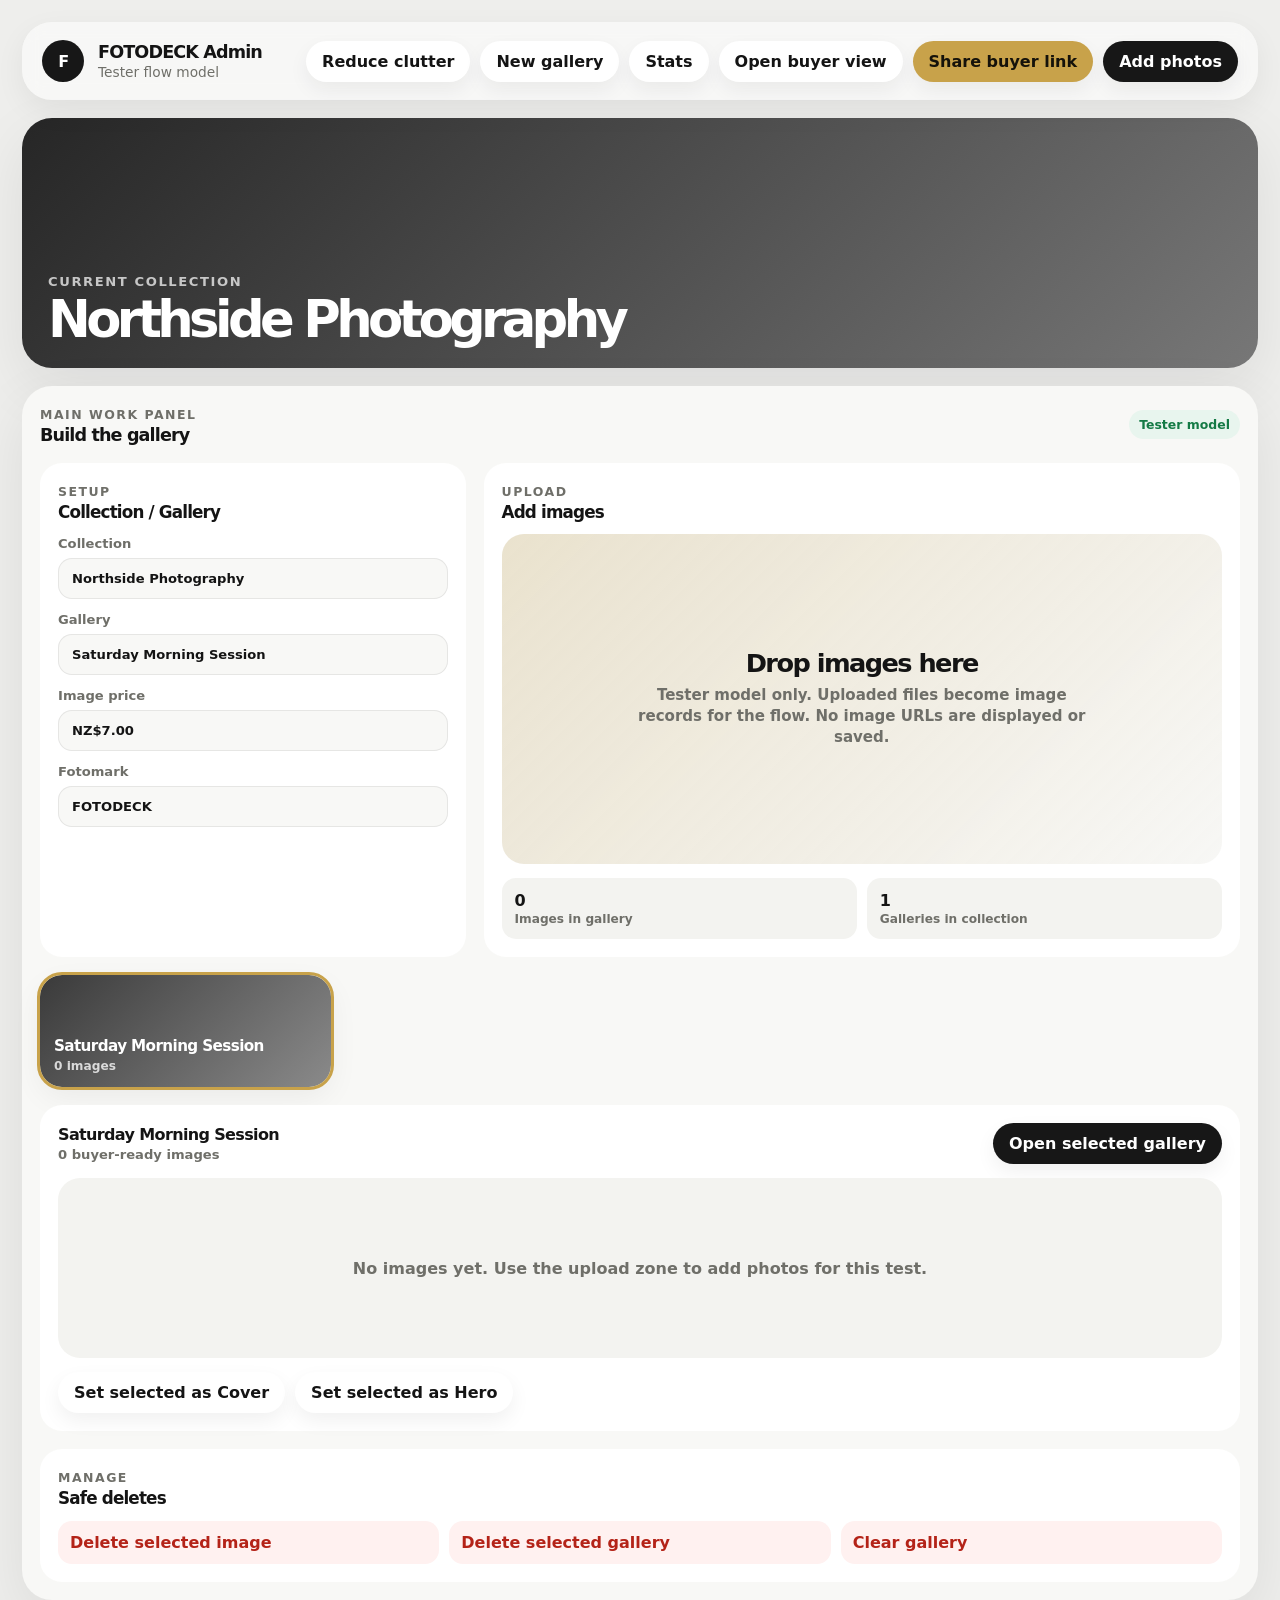
==== commit 6c058b6f: "Remove image previews from admin demo" ====
--- a/admin-demo.html
+++ b/admin-demo.html
@@ -153,14 +153,8 @@
       box-shadow: var(--shadow);
       background:
         linear-gradient(180deg, rgba(17, 17, 17, 0.08), rgba(17, 17, 17, 0.82)),
-        var(--hero) center/cover;
+        var(--hero);
       overflow: hidden;
-    }
-
-    .hero-card.painted {
-      background:
-        linear-gradient(180deg, rgba(17, 17, 17, 0.08), rgba(17, 17, 17, 0.82)),
-        var(--hero) center/cover;
     }
 
     .hero-card.blank,
@@ -384,9 +378,7 @@
       color: #ffffff;
       box-shadow: var(--shadow-soft);
       overflow: hidden;
-      background:
-        linear-gradient(180deg, rgba(17, 17, 17, 0.02), rgba(17, 17, 17, 0.72)),
-        var(--image) center/cover;
+      background: var(--image);
       opacity: 0.78;
     }
 
@@ -484,13 +476,6 @@
       content: "COVER + HERO";
     }
 
-    .image-card img {
-      width: 100%;
-      height: 100%;
-      object-fit: cover;
-      display: block;
-    }
-
     .image-card::after {
       content: "FOTODECK";
       position: absolute;
@@ -505,6 +490,36 @@
       letter-spacing: 0.04em;
     }
 
+    .image-tile-face {
+      width: 100%;
+      height: 100%;
+      display: grid;
+      align-content: center;
+      gap: 7px;
+      padding: 14px;
+      background: var(--tile-bg);
+      color: #ffffff;
+      text-align: left;
+    }
+
+    .image-tile-face strong {
+      display: block;
+      font-size: clamp(1.4rem, 2.3vw, 2.1rem);
+      line-height: 0.9;
+      letter-spacing: -0.08em;
+    }
+
+    .image-tile-face span {
+      display: block;
+      max-width: 100%;
+      overflow: hidden;
+      color: rgba(255, 255, 255, 0.76);
+      font-size: 0.72rem;
+      font-weight: 850;
+      text-overflow: ellipsis;
+      white-space: nowrap;
+    }
+
     .empty-grid {
       min-height: 180px;
       border-radius: var(--radius-md);
@@ -660,7 +675,7 @@
       color: #ffffff;
       background:
         linear-gradient(180deg, rgba(17, 17, 17, 0.08), rgba(17, 17, 17, 0.82)),
-        var(--hero) center/cover;
+        var(--hero);
       margin-bottom: 18px;
     }
 
@@ -781,7 +796,7 @@
           <div class="brand-mark">F</div>
           <div>
             <strong>FOTODECK Admin</strong>
-            <span id="statusText">Session-only working test model</span>
+            <span id="statusText">Tester flow model</span>
           </div>
         </div>
 
@@ -808,7 +823,7 @@
                 <span>Main Work Panel</span>
                 <h2>Build the gallery</h2>
               </div>
-              <div class="status-pill">Session only</div>
+              <div class="status-pill">Tester model</div>
             </div>
 
             <section class="work-setup-grid">
@@ -856,7 +871,7 @@
                 <div class="upload-drop" onclick="triggerUpload()">
                   <div>
                     <strong>Drop images here</strong>
-                    <span>Session-only preview. No image data is saved in the browser. Reloading the page clears uploaded previews.</span>
+                    <span>Tester model only. Uploaded files become image records for the flow. No image URLs are displayed or saved.</span>
                   </div>
                 </div>
 
@@ -1036,6 +1051,13 @@
       return number
     }
 
+    function imageVisual(image) {
+      const seed = image && Number.isFinite(image.displayNumber) ? image.displayNumber : 1
+      const hue = (seed * 47) % 360
+
+      return `linear-gradient(135deg, hsl(${hue}, 34%, 34%), hsl(${(hue + 38) % 360}, 24%, 62%))`
+    }
+
     function setStatus(message) {
       document.getElementById("statusText").textContent = message
     }
@@ -1047,14 +1069,14 @@
         return
       }
 
-      if (!image || !image.previewUrl) {
+      if (!image) {
         element.classList.add("blank")
         element.style.removeProperty("--hero")
         return
       }
 
       element.classList.remove("blank")
-      element.style.setProperty("--hero", `url('${image.previewUrl}')`)
+      element.style.setProperty("--hero", imageVisual(image))
     }
 
     function triggerUpload() {
@@ -1079,8 +1101,7 @@
         const image = {
           id: createId("image"),
           name: file.name,
-          file,
-          previewUrl: URL.createObjectURL(file)
+          displayNumber: gallery.images.length + 1
         }
 
         gallery.images.push(image)
@@ -1098,14 +1119,8 @@
 
       document.getElementById("fileInput").value = ""
 
-      setStatus(`${fileList.length} image${fileList.length === 1 ? "" : "s"} added for this session`)
+      setStatus(`${fileList.length} image${fileList.length === 1 ? "" : "s"} added for this test`)
       renderAll()
-    }
-
-    function revokeImage(image) {
-      if (image && image.previewUrl && image.previewUrl.startsWith("blob:")) {
-        URL.revokeObjectURL(image.previewUrl)
-      }
     }
 
     function syncNames() {
@@ -1226,15 +1241,13 @@
         return
       }
 
-      const ok = window.confirm(`Delete ${image.name}?\n\nThis is only the session test model.`)
+      const ok = window.confirm(`Delete ${image.name}?\n\nThis is only the tester flow model.`)
 
       if (!ok) {
         setStatus("Delete image cancelled")
         return
       }
 
-      revokeImage(image)
-
       gallery.images = gallery.images.filter((item) => item.id !== selectedAdminImageId)
 
       if (gallery.coverImageId === selectedAdminImageId) {
@@ -1264,14 +1277,12 @@
         return
       }
 
-      const ok = window.confirm(`Delete ${gallery.name}?\n\nThis is only the session test model.`)
+      const ok = window.confirm(`Delete ${gallery.name}?\n\nThis is only the tester flow model.`)
 
       if (!ok) {
         setStatus("Delete gallery cancelled")
         return
       }
-
-      gallery.images.forEach(revokeImage)
 
       state.galleries = state.galleries.filter((item) => item.id !== gallery.id)
       state.selectedGalleryId = state.galleries[0].id
@@ -1289,14 +1300,13 @@
         return
       }
 
-      const ok = window.confirm(`Clear all images from ${gallery.name}?\n\nThis is only the session test model.`)
+      const ok = window.confirm(`Clear all images from ${gallery.name}?\n\nThis is only the tester flow model.`)
 
       if (!ok) {
         setStatus("Clear gallery cancelled")
         return
       }
 
-      gallery.images.forEach(revokeImage)
       gallery.images = []
       gallery.coverImageId = null
       gallery.heroImageId = null
@@ -1383,6 +1393,7 @@
     function makeImageButton(image, gallery, mode) {
       const button = document.createElement("button")
       button.className = "image-card"
+      button.style.setProperty("--tile-bg", imageVisual(image))
 
       if (mode === "admin" && image.id === selectedAdminImageId) {
         button.classList.add("selected")
@@ -1400,7 +1411,12 @@
         button.classList.add("hero")
       }
 
-      button.innerHTML = `<img src="${image.previewUrl}" alt="${image.name}">`
+      button.innerHTML = `
+        <div class="image-tile-face">
+          <strong>${image.displayNumber}</strong>
+          <span>${image.name}</span>
+        </div>
+      `
 
       button.onclick = function () {
         if (mode === "buyer") {
@@ -1426,8 +1442,8 @@
 
         button.className = gallery.id === state.selectedGalleryId ? "gallery-tile active" : "gallery-tile"
 
-        if (cover && cover.previewUrl) {
-          button.style.setProperty("--image", `url('${cover.previewUrl}')`)
+        if (cover) {
+          button.style.setProperty("--image", imageVisual(cover))
         } else {
           button.classList.add("blank")
         }
@@ -1451,7 +1467,7 @@
       area.innerHTML = ""
 
       if (!gallery || gallery.images.length === 0) {
-        area.innerHTML = `<div class="empty-grid">No images yet. Use the upload zone to add photos for this session.</div>`
+        area.innerHTML = `<div class="empty-grid">No images yet. Use the upload zone to add photos for this test.</div>`
         return
       }
 
@@ -1577,12 +1593,6 @@
       renderStats()
     }
 
-    window.addEventListener("beforeunload", function () {
-      state.galleries.forEach((gallery) => {
-        gallery.images.forEach(revokeImage)
-      })
-    })
-
     renderAll()
   </script>
 </body>
